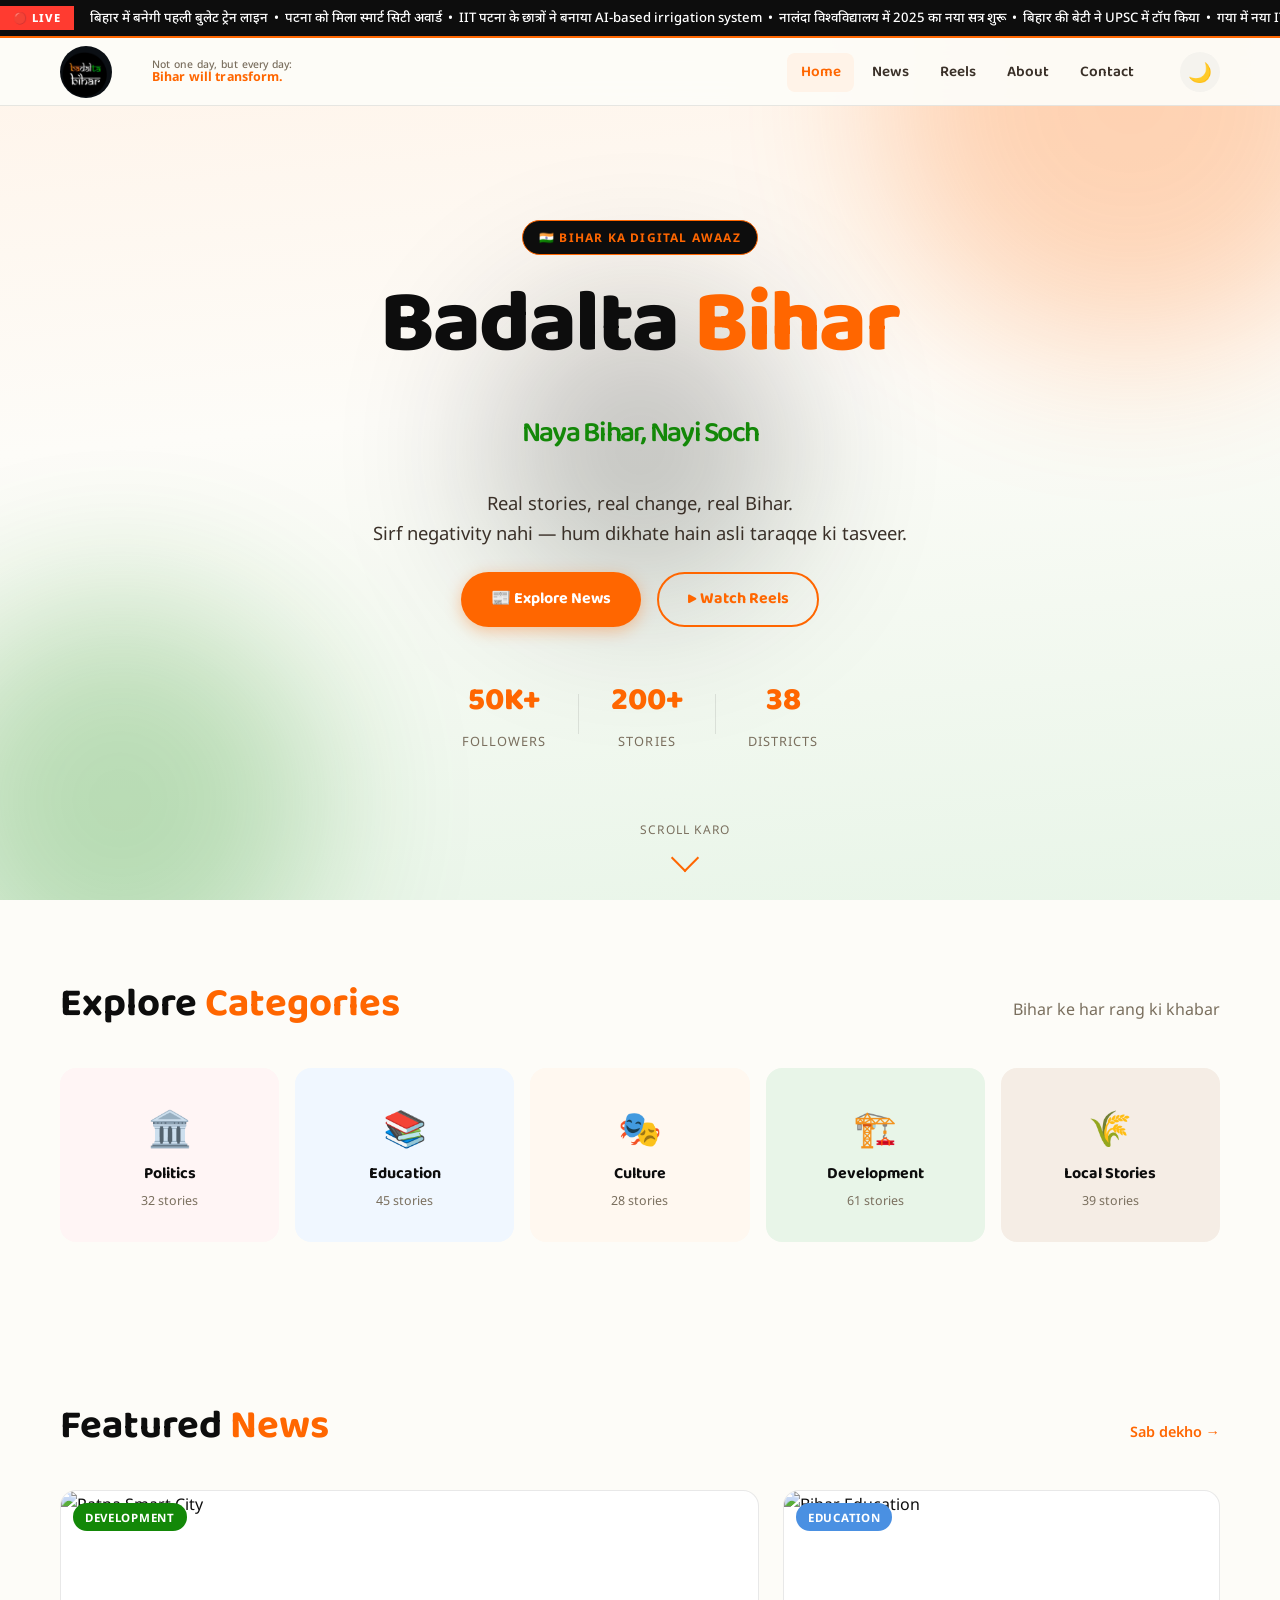
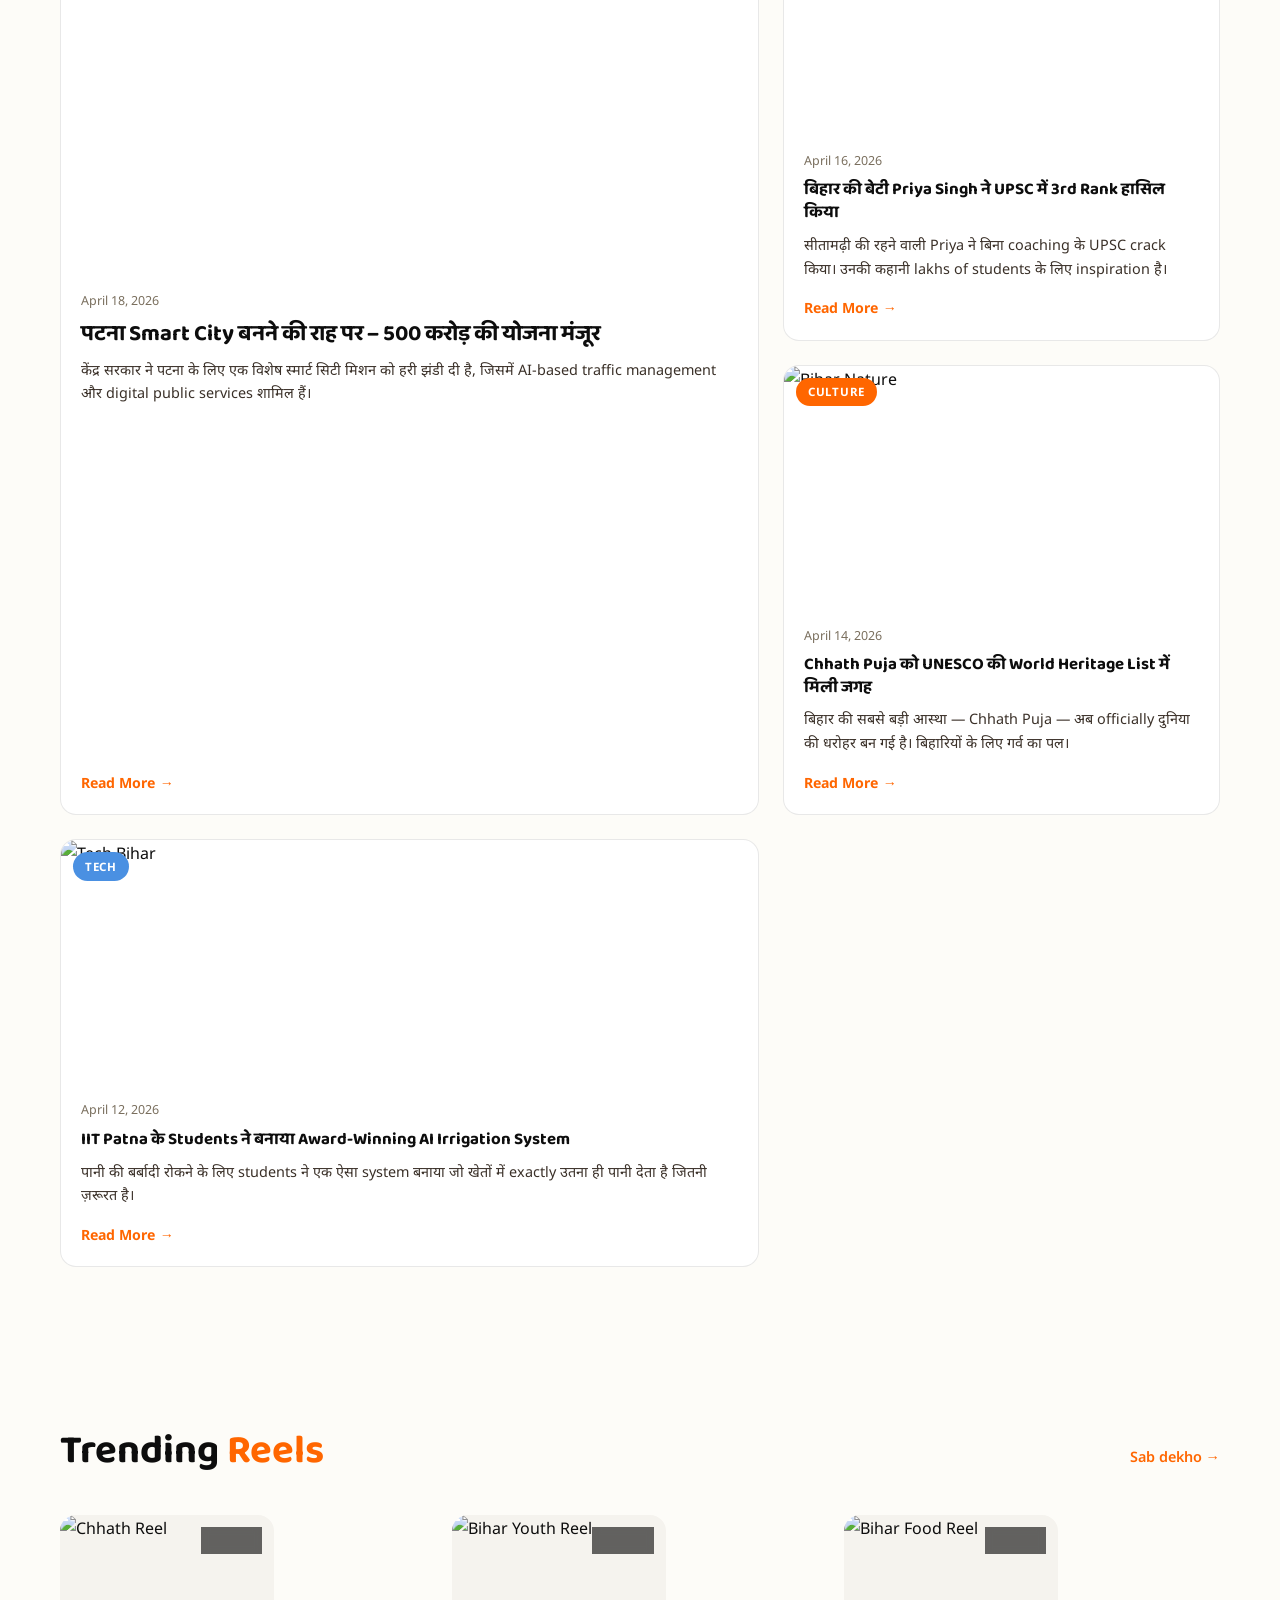
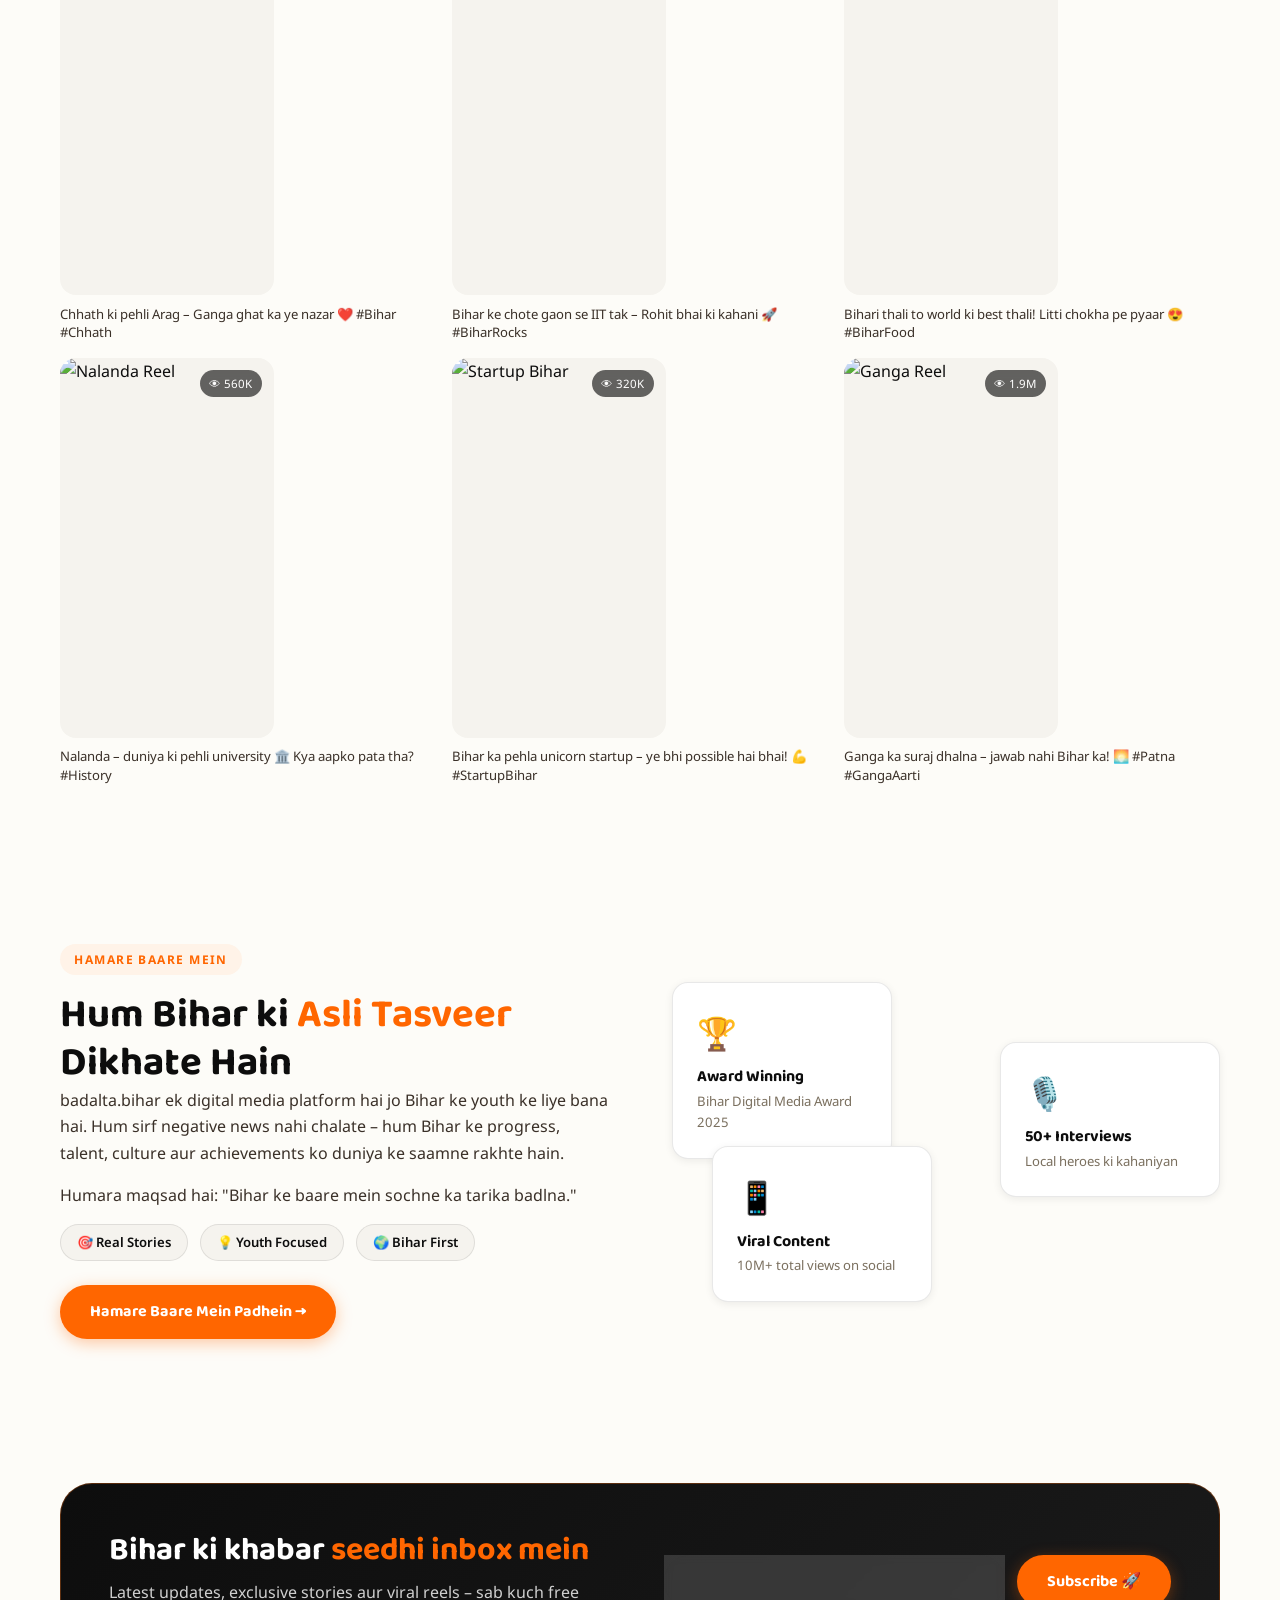
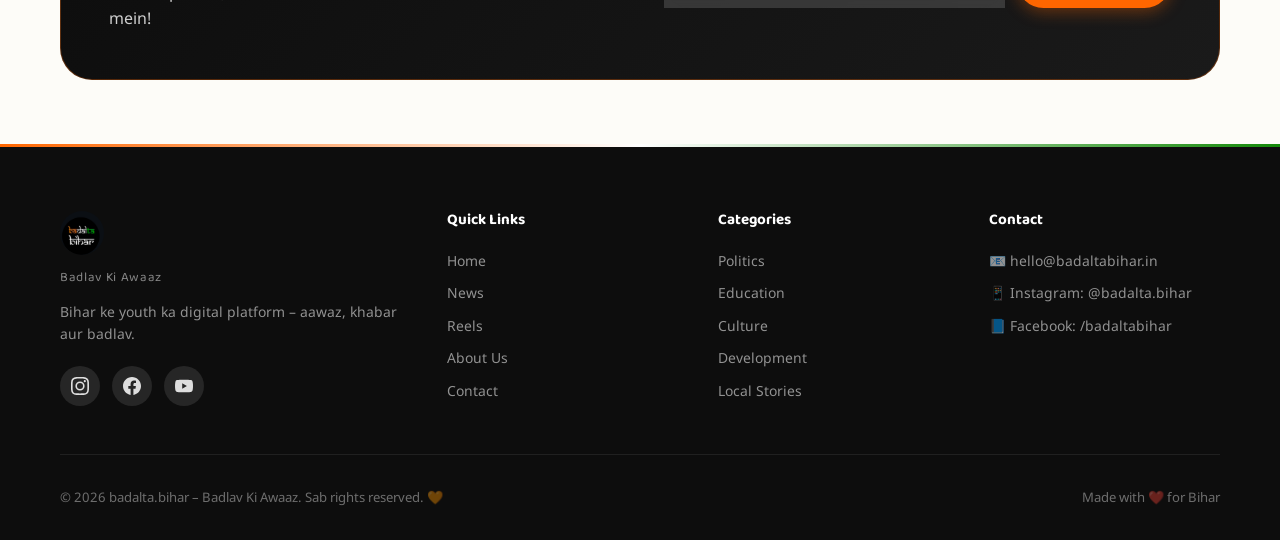
==== index.html @ aacc1989 "Add files via upload" ====
<!DOCTYPE html>
<html lang="hi" data-theme="light">
<head>
  <meta charset="UTF-8" />
  <meta name="viewport" content="width=device-width, initial-scale=1.0" />
  <meta name="description" content="Badalta Bihar – Naya Bihar, Nayi Soch. Real stories, real change, real Bihar." />
  <meta name="keywords" content="Bihar news, Bihar culture, Bihar development, badalta bihar, Bihar youth" />
  <title>badalta.bihar – Badlav Ki Awaaz</title>
  <link rel="stylesheet" href="style.css" />
  <link rel="preconnect" href="https://fonts.googleapis.com" />
  <link rel="preconnect" href="https://fonts.gstatic.com" crossorigin />
  <link href="https://fonts.googleapis.com/css2?family=Baloo+2:wght@400;500;600;700;800&family=Noto+Sans:ital,wght@0,400;0,500;0,600;1,400&display=swap" rel="stylesheet" />
</head>
<body>

  <!-- ══════════════════════════════════════ -->
  <!--  TICKER                               -->
  <!-- ══════════════════════════════════════ -->
  <div class="ticker-wrap">
    <span class="ticker-label">🔴 LIVE</span>
    <div class="ticker-track">
      <span class="ticker-content">
        बिहार में बनेगी पहली बुलेट ट्रेन लाइन &nbsp;•&nbsp;
        पटना को मिला स्मार्ट सिटी अवार्ड &nbsp;•&nbsp;
        IIT पटना के छात्रों ने बनाया AI-based irrigation system &nbsp;•&nbsp;
        नालंदा विश्वविद्यालय में 2025 का नया सत्र शुरू &nbsp;•&nbsp;
        बिहार की बेटी ने UPSC में टॉप किया &nbsp;•&nbsp;
        गया में नया IT Park का शिलान्यास &nbsp;•&nbsp;
      </span>
      <span class="ticker-content" aria-hidden="true">
        बिहार में बनेगी पहली बुलेट ट्रेन लाइन &nbsp;•&nbsp;
        पटना को मिला स्मार्ट सिटी अवार्ड &nbsp;•&nbsp;
        IIT पटना के छात्रों ने बनाया AI-based irrigation system &nbsp;•&nbsp;
        नालंदा विश्वविद्यालय में 2025 का नया सत्र शुरू &nbsp;•&nbsp;
        बिहार की बेटी ने UPSC में टॉप किया &nbsp;•&nbsp;
        गया में नया IT Park का शिलान्यास &nbsp;•&nbsp;
      </span>
    </div>
  </div>

  <!-- ══════════════════════════════════════ -->
  <!--  NAVBAR                               -->
  <!-- ══════════════════════════════════════ -->
  <nav class="navbar" id="navbar">
    <div class="nav-inner">
      <a href="index.html" class="logo logo-with-img">
        <img src="[data-uri]" alt="badalta.bihar logo" class="logo-img" />
      </a>
      <div class="nav-tagline">
        <span class="nt-line1">Not one day, but every day:</span>
        <span class="nt-line2">Bihar will transform.</span>
      </div>

      <ul class="nav-links" id="navLinks">
        <li><a href="index.html" class="active">Home</a></li>
        <li><a href="news.html">News</a></li>
        <li><a href="reels.html">Reels</a></li>
        <li><a href="about.html">About</a></li>
        <li><a href="contact.html">Contact</a></li>
      </ul>

      <div class="nav-actions">
        <button class="theme-toggle" id="themeToggle" title="Toggle Dark Mode">🌙</button>
        <button class="hamburger" id="hamburger" aria-label="Menu">
          <span></span><span></span><span></span>
        </button>
      </div>
    </div>
  </nav>

  <!-- ══════════════════════════════════════ -->
  <!--  HERO                                 -->
  <!-- ══════════════════════════════════════ -->
  <section class="hero" id="home">
    <div class="hero-bg-art">
      <div class="blob blob-1"></div>
      <div class="blob blob-2"></div>
      <div class="blob blob-3"></div>
    </div>
    <div class="hero-inner">
      <div class="hero-badge">🇮🇳 Bihar Ka Digital Awaaz</div>
      <h1 class="hero-title">
        <span class="hero-word" style="--d:0">Badalta</span>
        <span class="hero-word accent" style="--d:1">Bihar</span>
        <br />
        <span class="hero-sub-line" style="--d:2">Naya Bihar, Nayi Soch</span>
      </h1>
      <p class="hero-desc" style="--d:3">
        Real stories, real change, real Bihar.<br />
        Sirf negativity nahi — hum dikhate hain asli taraqqe ki tasveer.
      </p>
      <div class="hero-cta" style="--d:4">
        <a href="news.html" class="btn btn-primary">📰 Explore News</a>
        <a href="reels.html" class="btn btn-ghost">▶ Watch Reels</a>
      </div>
      <div class="hero-stats" style="--d:5">
        <div class="stat"><strong>50K+</strong><span>Followers</span></div>
        <div class="stat-divider"></div>
        <div class="stat"><strong>200+</strong><span>Stories</span></div>
        <div class="stat-divider"></div>
        <div class="stat"><strong>38</strong><span>Districts</span></div>
      </div>
    </div>
    <div class="hero-scroll-hint">
      <span>Scroll karo</span>
      <div class="scroll-arrow"></div>
    </div>
  </section>

  <!-- ══════════════════════════════════════ -->
  <!--  CATEGORIES                           -->
  <!-- ══════════════════════════════════════ -->
  <section class="categories section-gap">
    <div class="container">
      <div class="section-header">
        <h2 class="section-title">Explore <span class="accent">Categories</span></h2>
        <p class="section-sub">Bihar ke har rang ki khabar</p>
      </div>
      <div class="cat-grid">
        <a href="news.html?cat=politics" class="cat-card cat-politics">
          <div class="cat-icon">🏛️</div>
          <h3>Politics</h3>
          <span>32 stories</span>
        </a>
        <a href="news.html?cat=education" class="cat-card cat-education">
          <div class="cat-icon">📚</div>
          <h3>Education</h3>
          <span>45 stories</span>
        </a>
        <a href="news.html?cat=culture" class="cat-card cat-culture">
          <div class="cat-icon">🎭</div>
          <h3>Culture</h3>
          <span>28 stories</span>
        </a>
        <a href="news.html?cat=development" class="cat-card cat-development">
          <div class="cat-icon">🏗️</div>
          <h3>Development</h3>
          <span>61 stories</span>
        </a>
        <a href="news.html?cat=local" class="cat-card cat-local">
          <div class="cat-icon">🌾</div>
          <h3>Local Stories</h3>
          <span>39 stories</span>
        </a>
      </div>
    </div>
  </section>

  <!-- ══════════════════════════════════════ -->
  <!--  FEATURED NEWS                        -->
  <!-- ══════════════════════════════════════ -->
  <section class="featured-news section-gap" id="news">
    <div class="container">
      <div class="section-header">
        <h2 class="section-title">Featured <span class="accent">News</span></h2>
        <a href="news.html" class="see-all">Sab dekho →</a>
      </div>
      <div class="news-grid">

        <article class="news-card news-card--featured">
          <div class="news-img">
            <img src="https://images.unsplash.com/photo-1587474260584-136574528ed5?w=800&q=80" alt="Patna Smart City" loading="lazy" />
            <span class="news-tag tag-development">Development</span>
          </div>
          <div class="news-body">
            <time class="news-date">April 18, 2026</time>
            <h3 class="news-title">पटना Smart City बनने की राह पर – 500 करोड़ की योजना मंजूर</h3>
            <p class="news-excerpt">केंद्र सरकार ने पटना के लिए एक विशेष स्मार्ट सिटी मिशन को हरी झंडी दी है, जिसमें AI-based traffic management और digital public services शामिल हैं।</p>
            <a href="news.html" class="news-read-more">Read More <span>→</span></a>
          </div>
        </article>

        <article class="news-card">
          <div class="news-img">
            <img src="https://images.unsplash.com/photo-1524178232363-1fb2b075b655?w=600&q=80" alt="Bihar Education" loading="lazy" />
            <span class="news-tag tag-education">Education</span>
          </div>
          <div class="news-body">
            <time class="news-date">April 16, 2026</time>
            <h3 class="news-title">बिहार की बेटी Priya Singh ने UPSC में 3rd Rank हासिल किया</h3>
            <p class="news-excerpt">सीतामढ़ी की रहने वाली Priya ने बिना coaching के UPSC crack किया। उनकी कहानी lakhs of students के लिए inspiration है।</p>
            <a href="news.html" class="news-read-more">Read More <span>→</span></a>
          </div>
        </article>

        <article class="news-card">
          <div class="news-img">
            <img src="https://images.unsplash.com/photo-1504711434969-e33886168f5c?w=600&q=80" alt="Bihar Nature" loading="lazy" />
            <span class="news-tag tag-culture">Culture</span>
          </div>
          <div class="news-body">
            <time class="news-date">April 14, 2026</time>
            <h3 class="news-title">Chhath Puja को UNESCO की World Heritage List में मिली जगह</h3>
            <p class="news-excerpt">बिहार की सबसे बड़ी आस्था — Chhath Puja — अब officially दुनिया की धरोहर बन गई है। बिहारियों के लिए गर्व का पल।</p>
            <a href="news.html" class="news-read-more">Read More <span>→</span></a>
          </div>
        </article>

        <article class="news-card">
          <div class="news-img">
            <img src="https://images.unsplash.com/photo-1581091226825-a6a2a5aee158?w=600&q=80" alt="Tech Bihar" loading="lazy" />
            <span class="news-tag tag-education">Tech</span>
          </div>
          <div class="news-body">
            <time class="news-date">April 12, 2026</time>
            <h3 class="news-title">IIT Patna के Students ने बनाया Award-Winning AI Irrigation System</h3>
            <p class="news-excerpt">पानी की बर्बादी रोकने के लिए students ने एक ऐसा system बनाया जो खेतों में exactly उतना ही पानी देता है जितनी ज़रूरत है।</p>
            <a href="news.html" class="news-read-more">Read More <span>→</span></a>
          </div>
        </article>

      </div>
    </div>
  </section>

  <!-- ══════════════════════════════════════ -->
  <!--  TRENDING REELS                       -->
  <!-- ══════════════════════════════════════ -->
  <section class="reels-section section-gap" id="reels">
    <div class="container">
      <div class="section-header">
        <h2 class="section-title">Trending <span class="accent">Reels</span></h2>
        <a href="reels.html" class="see-all">Sab dekho →</a>
      </div>
      <div class="reels-grid">
        <div class="reel-card" data-video="1">
          <div class="reel-thumb">
            <img src="https://images.unsplash.com/photo-1504711434969-e33886168f5c?w=400&q=80" alt="Chhath Reel" loading="lazy" />
            <div class="reel-overlay">
              <div class="play-btn">▶</div>
            </div>
            <div class="reel-views">👁 2.1M</div>
          </div>
          <p class="reel-caption">Chhath ki pehli Arag – Ganga ghat ka ye nazar ❤️ #Bihar #Chhath</p>
        </div>
        <div class="reel-card" data-video="2">
          <div class="reel-thumb">
            <img src="https://images.unsplash.com/photo-1486312338219-ce68d2c6f44d?w=400&q=80" alt="Bihar Youth Reel" loading="lazy" />
            <div class="reel-overlay">
              <div class="play-btn">▶</div>
            </div>
            <div class="reel-views">👁 870K</div>
          </div>
          <p class="reel-caption">Bihar ke chote gaon se IIT tak – Rohit bhai ki kahani 🚀 #BiharRocks</p>
        </div>
        <div class="reel-card" data-video="3">
          <div class="reel-thumb">
            <img src="https://images.unsplash.com/photo-1542744094-24638eff58bb?w=400&q=80" alt="Bihar Food Reel" loading="lazy" />
            <div class="reel-overlay">
              <div class="play-btn">▶</div>
            </div>
            <div class="reel-views">👁 1.4M</div>
          </div>
          <p class="reel-caption">Bihari thali to world ki best thali! Litti chokha pe pyaar 😍 #BiharFood</p>
        </div>
        <div class="reel-card" data-video="4">
          <div class="reel-thumb">
            <img src="https://images.unsplash.com/photo-1558618666-fcd25c85cd64?w=400&q=80" alt="Nalanda Reel" loading="lazy" />
            <div class="reel-overlay">
              <div class="play-btn">▶</div>
            </div>
            <div class="reel-views">👁 560K</div>
          </div>
          <p class="reel-caption">Nalanda – duniya ki pehli university 🏛️ Kya aapko pata tha? #History</p>
        </div>
        <div class="reel-card" data-video="5">
          <div class="reel-thumb">
            <img src="https://images.unsplash.com/photo-1519389950473-47ba0277781c?w=400&q=80" alt="Startup Bihar" loading="lazy" />
            <div class="reel-overlay">
              <div class="play-btn">▶</div>
            </div>
            <div class="reel-views">👁 320K</div>
          </div>
          <p class="reel-caption">Bihar ka pehla unicorn startup – ye bhi possible hai bhai! 💪 #StartupBihar</p>
        </div>
        <div class="reel-card" data-video="6">
          <div class="reel-thumb">
            <img src="https://images.unsplash.com/photo-1500534314209-a25ddb2bd429?w=400&q=80" alt="Ganga Reel" loading="lazy" />
            <div class="reel-overlay">
              <div class="play-btn">▶</div>
            </div>
            <div class="reel-views">👁 1.9M</div>
          </div>
          <p class="reel-caption">Ganga ka suraj dhalna – jawab nahi Bihar ka! 🌅 #Patna #GangaAarti</p>
        </div>
      </div>
    </div>
  </section>

  <!-- ══════════════════════════════════════ -->
  <!--  ABOUT PREVIEW                        -->
  <!-- ══════════════════════════════════════ -->
  <section class="about-preview section-gap">
    <div class="container">
      <div class="about-grid">
        <div class="about-text">
          <div class="section-badge">Hamare Baare Mein</div>
          <h2 class="section-title">Hum Bihar ki <span class="accent">Asli Tasveer</span> Dikhate Hain</h2>
          <p>badalta.bihar ek digital media platform hai jo Bihar ke youth ke liye bana hai. Hum sirf negative news nahi chalate – hum Bihar ke progress, talent, culture aur achievements ko duniya ke saamne rakhte hain.</p>
          <p>Humara maqsad hai: "Bihar ke baare mein sochne ka tarika badlna."</p>
          <div class="about-pills">
            <span>🎯 Real Stories</span>
            <span>💡 Youth Focused</span>
            <span>🌍 Bihar First</span>
          </div>
          <a href="about.html" class="btn btn-primary" style="margin-top:1.5rem">Hamare Baare Mein Padhein →</a>
        </div>
        <div class="about-visual">
          <div class="about-card-stack">
            <div class="acard acard-1">
              <div class="acard-icon">🏆</div>
              <h4>Award Winning</h4>
              <p>Bihar Digital Media Award 2025</p>
            </div>
            <div class="acard acard-2">
              <div class="acard-icon">🎙️</div>
              <h4>50+ Interviews</h4>
              <p>Local heroes ki kahaniyan</p>
            </div>
            <div class="acard acard-3">
              <div class="acard-icon">📱</div>
              <h4>Viral Content</h4>
              <p>10M+ total views on social</p>
            </div>
          </div>
        </div>
      </div>
    </div>
  </section>

  <!-- ══════════════════════════════════════ -->
  <!--  NEWSLETTER                           -->
  <!-- ══════════════════════════════════════ -->
  <section class="newsletter-section section-gap">
    <div class="container">
      <div class="newsletter-box">
        <div class="nl-text">
          <h2>Bihar ki khabar <span class="accent">seedhi inbox mein</span></h2>
          <p>Latest updates, exclusive stories aur viral reels – sab kuch free mein!</p>
        </div>
        <form class="nl-form" id="nlForm">
          <input type="email" placeholder="apna email daalo..." required />
          <button type="submit" class="btn btn-primary">Subscribe 🚀</button>
        </form>
      </div>
    </div>
  </section>

  <!-- ══════════════════════════════════════ -->
  <!--  FOOTER                               -->
  <!-- ══════════════════════════════════════ -->
  <footer class="footer">
    <div class="container">
      <div class="footer-grid">
        <div class="footer-brand">
          <a href="index.html" class="logo logo-footer logo-with-img">
            <img src="[data-uri]" alt="badalta.bihar" class="logo-img logo-img-sm" />
          </a>
          <p class="footer-tagline">Badlav Ki Awaaz</p>
          <p class="footer-desc">Bihar ke youth ka digital platform – aawaz, khabar aur badlav.</p>
          <div class="social-links">
            <a href="#" class="social-btn" title="Instagram">
              <svg width="20" height="20" fill="currentColor" viewBox="0 0 24 24"><path d="M12 2.163c3.204 0 3.584.012 4.85.07 3.252.148 4.771 1.691 4.919 4.919.058 1.265.069 1.645.069 4.849 0 3.205-.012 3.584-.069 4.849-.149 3.225-1.664 4.771-4.919 4.919-1.266.058-1.644.07-4.85.07-3.204 0-3.584-.012-4.849-.07-3.26-.149-4.771-1.699-4.919-4.92-.058-1.265-.07-1.644-.07-4.849 0-3.204.013-3.583.07-4.849.149-3.227 1.664-4.771 4.919-4.919 1.266-.057 1.645-.069 4.849-.069zM12 0C8.741 0 8.333.014 7.053.072 2.695.272.273 2.69.073 7.052.014 8.333 0 8.741 0 12c0 3.259.014 3.668.072 4.948.2 4.358 2.618 6.78 6.98 6.98C8.333 23.986 8.741 24 12 24c3.259 0 3.668-.014 4.948-.072 4.354-.2 6.782-2.618 6.979-6.98.059-1.28.073-1.689.073-4.948 0-3.259-.014-3.667-.072-4.947-.196-4.354-2.617-6.78-6.979-6.98C15.668.014 15.259 0 12 0zm0 5.838a6.162 6.162 0 100 12.324 6.162 6.162 0 000-12.324zM12 16a4 4 0 110-8 4 4 0 010 8zm6.406-11.845a1.44 1.44 0 100 2.881 1.44 1.44 0 000-2.881z"/></svg>
            </a>
            <a href="#" class="social-btn" title="Facebook">
              <svg width="20" height="20" fill="currentColor" viewBox="0 0 24 24"><path d="M24 12.073c0-6.627-5.373-12-12-12s-12 5.373-12 12c0 5.99 4.388 10.954 10.125 11.854v-8.385H7.078v-3.47h3.047V9.43c0-3.007 1.792-4.669 4.533-4.669 1.312 0 2.686.235 2.686.235v2.953H15.83c-1.491 0-1.956.925-1.956 1.874v2.25h3.328l-.532 3.47h-2.796v8.385C19.612 23.027 24 18.062 24 12.073z"/></svg>
            </a>
            <a href="#" class="social-btn" title="YouTube">
              <svg width="20" height="20" fill="currentColor" viewBox="0 0 24 24"><path d="M23.495 6.205a3.007 3.007 0 00-2.088-2.088c-1.87-.501-9.396-.501-9.396-.501s-7.507-.01-9.396.501A3.007 3.007 0 00.527 6.205a31.247 31.247 0 00-.522 5.805 31.247 31.247 0 00.522 5.783 3.007 3.007 0 002.088 2.088c1.868.502 9.396.502 9.396.502s7.506 0 9.396-.502a3.007 3.007 0 002.088-2.088 31.247 31.247 0 00.5-5.783 31.247 31.247 0 00-.5-5.805zM9.609 15.601V8.408l6.264 3.602z"/></svg>
            </a>
          </div>
        </div>

        <div class="footer-col">
          <h4>Quick Links</h4>
          <ul>
            <li><a href="index.html">Home</a></li>
            <li><a href="news.html">News</a></li>
            <li><a href="reels.html">Reels</a></li>
            <li><a href="about.html">About Us</a></li>
            <li><a href="contact.html">Contact</a></li>
          </ul>
        </div>

        <div class="footer-col">
          <h4>Categories</h4>
          <ul>
            <li><a href="#">Politics</a></li>
            <li><a href="#">Education</a></li>
            <li><a href="#">Culture</a></li>
            <li><a href="#">Development</a></li>
            <li><a href="#">Local Stories</a></li>
          </ul>
        </div>

        <div class="footer-col">
          <h4>Contact</h4>
          <ul>
            <li>📧 hello@badaltabihar.in</li>
            <li>📱 Instagram: @badalta.bihar</li>
            <li>📘 Facebook: /badaltabihar</li>
          </ul>
        </div>
      </div>

      <div class="footer-bottom">
        <p>© 2026 badalta.bihar – Badlav Ki Awaaz. Sab rights reserved. 🧡</p>
        <p>Made with ❤️ for Bihar</p>
      </div>
    </div>
  </footer>

  <!-- VIDEO MODAL -->
  <div class="video-modal" id="videoModal">
    <div class="modal-overlay" id="modalOverlay"></div>
    <div class="modal-content">
      <button class="modal-close" id="modalClose">✕</button>
      <div class="modal-video-placeholder">
        <div class="play-pulse">▶</div>
        <p id="modalCaption">Reel Caption</p>
      </div>
    </div>
  </div>

  <script src="script.js"></script>
</body>
</html>
---- style.css ----
/* ═══════════════════════════════════════════════════════ */
/*  badalta.bihar – style.css                             */
/*  Design: Bihar saffron/green editorial with bold type  */
/* ═══════════════════════════════════════════════════════ */

/* ── DESIGN TOKENS ──────────────────────────────────── */
:root {
  /* ── Logo-matched palette: Saffron | White | Green | Black ── */
  --saffron:       #FF6600;
  --saffron-light: #FF8C2A;
  --saffron-pale:  #FFF3E8;
  --green:         #138808;
  --green-light:   #1DAD0A;
  --green-pale:    #E8F5E8;
  --logo-black:    #0D0D0D;
  --white:         #FFFFFF;
  --earth:         #8B5E3C;
  --earth-pale:    #F5EDE5;
  /* Light theme: clean off-white background */
  --bg:            #FDFCF8;
  --surface:       #FFFFFF;
  --surface-2:     #F5F3EE;
  --text-1:        #0D0D0D;
  --text-2:        #3A3028;
  --text-3:        #7A6F5E;
  --border:        rgba(0,0,0,0.09);
  --shadow-sm:     0 2px 8px rgba(0,0,0,0.07);
  --shadow-md:     0 6px 24px rgba(255,102,0,0.10);
  --shadow-lg:     0 16px 48px rgba(0,0,0,0.15);
  --radius-sm:     8px;
  --radius-md:     16px;
  --radius-lg:     24px;
  --radius-xl:     32px;
  --ticker-h:      38px;
  --nav-h:         68px;
  --font-display:  'Baloo 2', cursive;
  --font-body:     'Noto Sans', sans-serif;
  --transition:    0.25s cubic-bezier(0.4,0,0.2,1);
}

[data-theme="dark"] {
  /* Logo-matched dark: pure black like logo bg, saffron+green glow */
  --bg:        #0A0A0A;
  --surface:   #141414;
  --surface-2: #1E1E1E;
  --text-1:    #F8F6F2;
  --text-2:    #C8BFB0;
  --text-3:    #7A7060;
  --border:    rgba(255,255,255,0.08);
  --shadow-sm: 0 2px 8px rgba(0,0,0,0.5);
  --shadow-md: 0 6px 24px rgba(255,102,0,0.15);
  --shadow-lg: 0 16px 48px rgba(0,0,0,0.7);
  --saffron-pale: #2A1200;
  --green-pale:   #0A1F0A;
  --earth-pale:   #1A0F07;
}

/* ── RESET ──────────────────────────────────────────── */
*, *::before, *::after { box-sizing: border-box; margin: 0; padding: 0; }
html { scroll-behavior: smooth; font-size: 16px; }
body {
  font-family: var(--font-body);
  background: var(--bg);
  color: var(--text-1);
  line-height: 1.65;
  transition: background var(--transition), color var(--transition);
  overflow-x: hidden;
}
img { max-width: 100%; display: block; object-fit: cover; }
a { text-decoration: none; color: inherit; }
ul { list-style: none; }
button { cursor: pointer; border: none; background: none; font-family: inherit; }
input, textarea { font-family: inherit; }

/* ── TYPOGRAPHY ──────────────────────────────────────── */
h1,h2,h3,h4 { font-family: var(--font-display); font-weight: 700; line-height: 1.2; }
.accent { color: var(--saffron); }

/* ── UTILITIES ───────────────────────────────────────── */
.container { width: 100%; max-width: 1200px; margin: 0 auto; padding: 0 1.25rem; }
.section-gap { padding: 5rem 0; }
.section-header { display: flex; align-items: baseline; justify-content: space-between; margin-bottom: 2.5rem; flex-wrap: wrap; gap: 0.5rem; }
.section-title { font-size: clamp(1.8rem, 4vw, 2.5rem); font-family: var(--font-display); }
.section-sub { color: var(--text-3); margin-top: 0.25rem; font-size: 1rem; }
.section-badge { display: inline-block; background: var(--saffron-pale); color: var(--saffron); font-size: 0.75rem; font-weight: 700; letter-spacing: 0.12em; text-transform: uppercase; padding: 0.35rem 0.9rem; border-radius: 50px; margin-bottom: 1rem; }
.see-all { color: var(--saffron); font-weight: 600; font-size: 0.9rem; transition: gap var(--transition); }
.see-all:hover { text-decoration: underline; }

/* ── BUTTONS ─────────────────────────────────────────── */
.btn {
  display: inline-flex; align-items: center; gap: 0.5rem;
  font-family: var(--font-display); font-weight: 700; font-size: 1rem;
  padding: 0.75rem 1.75rem; border-radius: 50px;
  transition: all var(--transition); cursor: pointer; border: 2px solid transparent;
}
.btn-primary {
  background: var(--saffron); color: #fff;
  box-shadow: 0 4px 16px rgba(255,102,0,0.35);
}
.btn-primary:hover { background: var(--saffron-light); transform: translateY(-2px); box-shadow: 0 8px 24px rgba(255,102,0,0.45); }
.btn-ghost {
  background: transparent; color: var(--saffron);
  border-color: var(--saffron);
}
.btn-ghost:hover { background: var(--saffron); color: #fff; }
.btn-sm { font-size: 0.85rem; padding: 0.5rem 1.1rem; }
.btn-full { width: 100%; justify-content: center; }

/* ── TICKER ──────────────────────────────────────────── */
.ticker-wrap {
  position: fixed; top: 0; left: 0; right: 0; z-index: 1000;
  background: var(--logo-black); color: #fff; border-bottom: 2px solid var(--saffron);
  height: var(--ticker-h); display: flex; align-items: center;
  overflow: hidden;
}
.ticker-label {
  flex-shrink: 0; background: #FF3B30; font-size: 0.7rem; font-weight: 800;
  letter-spacing: 0.1em; padding: 0.2rem 0.8rem; margin-right: 1rem;
  animation: pulse-label 2s infinite;
}
@keyframes pulse-label { 0%,100%{opacity:1} 50%{opacity:.6} }
.ticker-track { flex: 1; overflow: hidden; display: flex; }
.ticker-content {
  white-space: nowrap; font-size: 0.82rem; font-weight: 500;
  animation: ticker-scroll 35s linear infinite;
  padding-right: 2rem;
}
@keyframes ticker-scroll { 0%{transform:translateX(0)} 100%{transform:translateX(-100%)} }

/* ── NAVBAR ──────────────────────────────────────────── */
.navbar {
  position: fixed; top: var(--ticker-h); left: 0; right: 0; z-index: 999;
  background: rgba(253,252,248,0.95); backdrop-filter: blur(14px); border-bottom: 1.5px solid rgba(255,102,0,0.12);
  border-bottom: 1px solid var(--border); height: var(--nav-h);
  transition: all var(--transition);
}
[data-theme="dark"] .navbar { background: rgba(10,10,10,0.96); border-bottom: 1.5px solid rgba(255,102,0,0.2); }
.navbar.scrolled { box-shadow: var(--shadow-md); }
.nav-inner {
  max-width: 1200px; margin: 0 auto; padding: 0 1.25rem;
  height: 100%; display: flex; align-items: center; gap: 2rem;
}
.logo {
  display: flex; flex-direction: column; line-height: 1;
  font-family: var(--font-display);
}
.logo-dot { color: var(--saffron); font-size: 1.3rem; font-weight: 800; }
.logo-main { color: var(--green); font-size: 1.3rem; font-weight: 800; }
.logo-footer .logo-dot, .logo-footer .logo-main { font-size: 1.5rem; }
.tagline-nav { color: var(--text-3); font-size: 0.6rem; font-weight: 500; letter-spacing: 0.05em; margin-top: 1px; }
.nav-links { display: flex; gap: 0.25rem; margin-left: auto; }
.nav-links a {
  font-family: var(--font-display); font-weight: 600; font-size: 0.95rem;
  color: var(--text-2); padding: 0.45rem 0.85rem; border-radius: var(--radius-sm);
  transition: all var(--transition);
}
.nav-links a:hover, .nav-links a.active {
  color: var(--saffron); background: var(--saffron-pale);
}
.nav-actions { display: flex; align-items: center; gap: 0.75rem; }
.theme-toggle {
  font-size: 1.2rem; padding: 0.4rem; border-radius: 50%;
  transition: all var(--transition); background: var(--surface-2);
  width: 40px; height: 40px; display: grid; place-items: center;
}
.theme-toggle:hover { background: var(--saffron-pale); }
.hamburger { display: none; flex-direction: column; gap: 5px; padding: 0.5rem; }
.hamburger span { width: 22px; height: 2px; background: var(--text-1); border-radius: 2px; transition: all var(--transition); display: block; }

/* ── HERO ─────────────────────────────────────────────── */
.hero {
  min-height: 100vh; display: flex; flex-direction: column;
  justify-content: center; align-items: center;
  padding-top: calc(var(--ticker-h) + var(--nav-h) + 2rem);
  padding-bottom: 4rem;
  position: relative; overflow: hidden;
  text-align: center;
  background: linear-gradient(175deg, #FFF3E8 0%, #FDFCF8 45%, #E8F5E8 100%);
}
.hero-bg-art { position: absolute; inset: 0; pointer-events: none; }
.blob {
  position: absolute; border-radius: 50%; filter: blur(80px); opacity: 0.25;
  animation: blob-float 12s ease-in-out infinite;
}
.blob-1 { width: 500px; height: 500px; background: var(--saffron); top: -150px; right: -100px; animation-delay: 0s; }
.blob-2 { width: 400px; height: 400px; background: var(--green); bottom: -100px; left: -80px; animation-delay: -4s; }
.blob-3 { width: 300px; height: 300px; background: #1a1a1a; top: 50%; left: 50%; transform: translate(-50%,-50%); animation-delay: -8s; }
@keyframes blob-float { 0%,100%{transform:translate(0,0) scale(1)} 33%{transform:translate(30px,-30px) scale(1.05)} 66%{transform:translate(-20px,20px) scale(0.95)} }
.hero-inner { position: relative; z-index: 2; max-width: 800px; padding: 0 1.25rem; }
.hero-badge {
  display: inline-block; background: var(--logo-black); color: var(--saffron); border: 1px solid var(--saffron);
  font-size: 0.75rem; font-weight: 700; letter-spacing: 0.1em; text-transform: uppercase;
  padding: 0.4rem 1rem; border-radius: 50px; margin-bottom: 1.5rem;
  animation: fadeUp 0.6s ease calc(var(--d,0)*0.12s) both;
}
.hero-title {
  font-size: clamp(2.5rem, 8vw, 5.5rem);
  font-family: var(--font-display); font-weight: 800;
  line-height: 1.05; margin-bottom: 0.5rem; letter-spacing: -0.02em;
}
.hero-word { display: inline-block; animation: fadeUp 0.6s ease calc(var(--d,0)*0.15s) both; }
.hero-sub-line { font-size: clamp(1.2rem, 3vw, 1.8rem); color: var(--green); font-weight: 600; animation: fadeUp 0.6s ease calc(var(--d,0)*0.15s) both; }
.hero-desc {
  font-size: clamp(1rem, 2vw, 1.15rem); color: var(--text-2); margin: 1.5rem auto;
  max-width: 550px; animation: fadeUp 0.6s ease calc(var(--d,0)*0.15s) both;
}
.hero-cta { display: flex; gap: 1rem; justify-content: center; flex-wrap: wrap; animation: fadeUp 0.6s ease calc(var(--d,0)*0.15s) both; }
.hero-stats {
  display: flex; align-items: center; gap: 2rem; justify-content: center;
  margin-top: 3rem; animation: fadeUp 0.6s ease calc(var(--d,0)*0.15s) both;
}
.stat { text-align: center; }
.stat strong { display: block; font-size: 2rem; font-family: var(--font-display); color: var(--saffron); font-weight: 800; }
.stat span { font-size: 0.8rem; color: var(--text-3); text-transform: uppercase; letter-spacing: 0.08em; }
.stat-divider { width: 1px; height: 40px; background: var(--border); }
.hero-scroll-hint {
  position: absolute; bottom: 2rem; left: 50%; transform: translateX(-50%);
  display: flex; flex-direction: column; align-items: center; gap: 0.5rem;
  color: var(--text-3); font-size: 0.75rem; letter-spacing: 0.1em; text-transform: uppercase;
  animation: fadeUp 1s ease 1s both;
}
.scroll-arrow {
  width: 20px; height: 20px; border-right: 2px solid var(--saffron); border-bottom: 2px solid var(--saffron);
  transform: rotate(45deg); animation: scroll-bounce 1.5s ease-in-out infinite;
}
@keyframes scroll-bounce { 0%,100%{transform:rotate(45deg) translateY(0)} 50%{transform:rotate(45deg) translateY(6px)} }
@keyframes fadeUp { from{opacity:0;transform:translateY(24px)} to{opacity:1;transform:translateY(0)} }

/* ── CATEGORIES ──────────────────────────────────────── */
.cat-grid { display: grid; grid-template-columns: repeat(5,1fr); gap: 1rem; }
.cat-card {
  display: flex; flex-direction: column; align-items: center; gap: 0.5rem;
  padding: 1.75rem 1rem; border-radius: var(--radius-md); text-align: center;
  transition: all var(--transition); cursor: pointer; border: 2px solid transparent;
}
.cat-card:hover { transform: translateY(-6px); box-shadow: var(--shadow-md); }
.cat-icon { font-size: 2.2rem; }
.cat-card h3 { font-family: var(--font-display); font-weight: 700; font-size: 1rem; }
.cat-card span { font-size: 0.78rem; color: var(--text-3); }
.cat-politics  { background: #FFF5F5; } .cat-politics:hover  { border-color: #FF6B6B; }
.cat-education { background: #F0F7FF; } .cat-education:hover { border-color: #4A90E2; }
.cat-culture   { background: #FFF8F0; } .cat-culture:hover   { border-color: var(--saffron); }
.cat-development { background: var(--green-pale); } .cat-development:hover { border-color: var(--green); }
.cat-local     { background: var(--earth-pale); } .cat-local:hover     { border-color: var(--earth); }
[data-theme="dark"] .cat-politics  { background: #1A0505; }
[data-theme="dark"] .cat-education { background: #05100A; }
[data-theme="dark"] .cat-culture   { background: #1A0A00; }
[data-theme="dark"] .cat-development { background: var(--green-pale); }
[data-theme="dark"] .cat-local     { background: var(--earth-pale); }

/* ── FEATURED NEWS ───────────────────────────────────── */
.news-grid {
  display: grid;
  grid-template-columns: 1.6fr 1fr;
  grid-template-rows: auto auto;
  gap: 1.5rem;
}
.news-card--featured { grid-row: span 2; }
.news-card {
  background: var(--surface); border-radius: var(--radius-md);
  overflow: hidden; border: 1px solid var(--border);
  transition: all var(--transition); display: flex; flex-direction: column;
}
.news-card:hover { transform: translateY(-4px); box-shadow: var(--shadow-md); }
.news-img { position: relative; overflow: hidden; }
.news-img img { width: 100%; height: 240px; transition: transform 0.4s ease; }
.news-card--featured .news-img img { height: 380px; }
.news-card:hover .news-img img { transform: scale(1.05); }
.news-tag {
  position: absolute; top: 0.75rem; left: 0.75rem;
  font-size: 0.72rem; font-weight: 700; letter-spacing: 0.06em; text-transform: uppercase;
  padding: 0.3rem 0.75rem; border-radius: 50px;
}
.tag-development { background: var(--green); color: #fff; }
.tag-education   { background: #4A90E2; color: #fff; }
.tag-culture     { background: var(--saffron); color: #fff; }
.tag-politics    { background: #E53E3E; color: #fff; }
.tag-local       { background: var(--earth); color: #fff; }
.news-body { padding: 1.25rem; flex: 1; display: flex; flex-direction: column; gap: 0.5rem; }
.news-date { font-size: 0.78rem; color: var(--text-3); }
.news-title { font-family: var(--font-display); font-size: 1.05rem; font-weight: 700; line-height: 1.35; }
.news-card--featured .news-title { font-size: 1.4rem; }
.news-excerpt { font-size: 0.9rem; color: var(--text-2); flex: 1; }
.news-read-more {
  display: inline-flex; align-items: center; gap: 0.3rem; color: var(--saffron);
  font-weight: 700; font-size: 0.88rem; margin-top: auto; padding-top: 0.5rem;
  transition: gap var(--transition);
}
.news-read-more:hover { gap: 0.6rem; }

/* ── REELS ────────────────────────────────────────────── */
.reels-grid { display: grid; grid-template-columns: repeat(3,1fr); gap: 1rem; }
.reels-page-grid { display: grid; grid-template-columns: repeat(3,1fr); gap: 1.5rem; }
.reel-card { cursor: pointer; }
.reel-thumb {
  position: relative; border-radius: var(--radius-md); overflow: hidden;
  aspect-ratio: 9/16; max-height: 380px;
  background: var(--surface-2);
}
.reel-card-lg .reel-thumb { max-height: none; aspect-ratio: 9/14; }
.reel-thumb img { width: 100%; height: 100%; object-fit: cover; transition: transform 0.4s ease; }
.reel-card:hover .reel-thumb img { transform: scale(1.06); }
.reel-overlay {
  position: absolute; inset: 0; background: rgba(0,0,0,0.3);
  display: grid; place-items: center; opacity: 0; transition: opacity var(--transition);
}
.reel-card:hover .reel-overlay { opacity: 1; }
.play-btn {
  width: 56px; height: 56px; background: rgba(255,255,255,0.95); border-radius: 50%;
  display: grid; place-items: center; font-size: 1.2rem; color: var(--saffron);
  transition: transform var(--transition);
}
.play-btn:hover { transform: scale(1.1); }
.reel-views {
  position: absolute; top: 0.75rem; right: 0.75rem;
  background: rgba(0,0,0,0.6); color: #fff;
  font-size: 0.72rem; padding: 0.25rem 0.6rem; border-radius: 50px; backdrop-filter: blur(4px);
}
.reel-duration {
  position: absolute; bottom: 0.75rem; right: 0.75rem;
  background: rgba(0,0,0,0.6); color: #fff;
  font-size: 0.72rem; padding: 0.25rem 0.6rem; border-radius: 50px;
}
.reel-caption { font-size: 0.82rem; color: var(--text-2); margin-top: 0.6rem; line-height: 1.4; }

/* ── ABOUT PREVIEW ─────────────────────────────────── */
.about-grid { display: grid; grid-template-columns: 1fr 1fr; gap: 4rem; align-items: center; }
.about-text p { color: var(--text-2); margin-bottom: 1rem; }
.about-pills { display: flex; gap: 0.75rem; flex-wrap: wrap; margin-top: 1rem; }
.about-pills span {
  background: var(--surface-2); color: var(--text-1);
  font-size: 0.82rem; font-weight: 600; padding: 0.4rem 1rem; border-radius: 50px;
  border: 1px solid var(--border);
}
.about-card-stack { position: relative; height: 320px; }
.acard {
  position: absolute; background: var(--surface); border-radius: var(--radius-md);
  padding: 1.5rem; border: 1px solid var(--border); box-shadow: var(--shadow-sm);
  width: 220px; transition: transform var(--transition);
}
.acard:hover { transform: translateY(-4px) scale(1.02); }
.acard-icon { font-size: 2rem; margin-bottom: 0.5rem; }
.acard h4 { font-family: var(--font-display); font-size: 1rem; font-weight: 700; }
.acard p { font-size: 0.82rem; color: var(--text-3); margin-top: 0.25rem; }
.acard-1 { top: 0; left: 0; transform: rotate(-3deg); }
.acard-2 { top: 60px; right: 0; transform: rotate(2deg); }
.acard-3 { bottom: 0; left: 40px; transform: rotate(-1deg); }

/* ── NEWSLETTER ──────────────────────────────────────── */
.newsletter-section { padding: 4rem 0; }
.newsletter-box {
  background: linear-gradient(135deg, #0D0D0D 0%, #1a1a1a 100%); border: 1px solid rgba(255,102,0,0.3);
  border-radius: var(--radius-xl); padding: 3rem; color: #fff;
  display: flex; align-items: center; gap: 3rem; flex-wrap: wrap;
}
.nl-text { flex: 1; }
.nl-text h2 { font-family: var(--font-display); font-size: clamp(1.4rem,3vw,2rem); font-weight: 700; color: #fff; }
.nl-text .accent { color: var(--saffron); }
.nl-text p { color: rgba(255,255,255,0.8); margin-top: 0.5rem; }
.nl-form { display: flex; gap: 0.75rem; flex-wrap: wrap; flex: 1; min-width: 280px; }
.nl-form input {
  flex: 1; min-width: 200px; padding: 0.85rem 1.25rem;
  border-radius: 50px; border: none; outline: none;
  font-size: 0.95rem; background: rgba(255,255,255,0.15);
  color: #fff; backdrop-filter: blur(4px);
}
.nl-form input::placeholder { color: rgba(255,255,255,0.6); }
.nl-form input:focus { background: rgba(255,255,255,0.25); }

/* ── PAGE HERO ───────────────────────────────────────── */
.page-hero {
  padding-top: calc(var(--ticker-h) + var(--nav-h) + 3rem);
  padding-bottom: 3rem; text-align: center;
  background: linear-gradient(160deg, #FFF3E8 0%, #FDFCF8 50%, #E8F5E8 100%);
  position: relative; overflow: hidden;
}
.page-hero-title { font-size: clamp(2.5rem,6vw,4rem); font-family: var(--font-display); }
.page-hero-sub { color: var(--text-3); margin-top: 0.5rem; font-size: 1.1rem; }

/* ── NEWS PAGE ───────────────────────────────────────── */
.news-toolbar { display: flex; gap: 1.25rem; align-items: center; flex-wrap: wrap; padding-bottom: 2.5rem; }
.search-wrap { position: relative; }
.search-icon { position: absolute; left: 1rem; top: 50%; transform: translateY(-50%); pointer-events: none; }
.search-input {
  padding: 0.75rem 1.25rem 0.75rem 2.75rem; border-radius: 50px;
  border: 1.5px solid var(--border); background: var(--surface); color: var(--text-1);
  font-size: 0.95rem; width: 280px; outline: none; transition: all var(--transition);
}
.search-input:focus { border-color: var(--saffron); box-shadow: 0 0 0 3px rgba(255,102,0,0.15); }
.filter-tabs { display: flex; gap: 0.5rem; flex-wrap: wrap; }
.filter-btn {
  padding: 0.5rem 1.1rem; border-radius: 50px; font-family: var(--font-display);
  font-weight: 600; font-size: 0.85rem; color: var(--text-2);
  background: var(--surface); border: 1.5px solid var(--border);
  transition: all var(--transition);
}
.filter-btn:hover, .filter-btn.active {
  background: var(--saffron); color: #fff; border-color: var(--saffron);
}
.news-list-grid { display: grid; grid-template-columns: 1fr 1fr; gap: 1.75rem; }
.news-list-card {
  display: flex; gap: 1.25rem; background: var(--surface);
  border-radius: var(--radius-md); overflow: hidden;
  border: 1px solid var(--border); transition: all var(--transition);
}
.news-list-card:hover { transform: translateY(-3px); box-shadow: var(--shadow-md); }
.news-list-img { flex-shrink: 0; width: 160px; position: relative; overflow: hidden; }
.news-list-img img { width: 100%; height: 100%; object-fit: cover; transition: transform 0.4s ease; }
.news-list-card:hover .news-list-img img { transform: scale(1.05); }
.news-list-body { flex: 1; padding: 1.25rem 1.25rem 1.25rem 0; display: flex; flex-direction: column; gap: 0.5rem; }
.news-list-body time { font-size: 0.75rem; color: var(--text-3); }
.news-list-body h3 { font-family: var(--font-display); font-size: 1rem; font-weight: 700; line-height: 1.35; }
.news-list-body p { font-size: 0.85rem; color: var(--text-2); flex: 1; }
.news-list-footer { display: flex; align-items: center; justify-content: space-between; margin-top: auto; padding-top: 0.5rem; }
.share-btns { display: flex; gap: 0.4rem; }
.share-btn {
  font-size: 1rem; padding: 0.3rem; border-radius: var(--radius-sm);
  transition: all var(--transition); opacity: 0.6;
}
.share-btn:hover { opacity: 1; background: var(--surface-2); }
.no-results { text-align: center; padding: 4rem; color: var(--text-3); font-size: 1.1rem; }

/* ── ABOUT PAGE ──────────────────────────────────────── */
.about-full-grid { display: grid; grid-template-columns: 1fr 1fr; gap: 4rem; align-items: center; }
.about-full-img { position: relative; border-radius: var(--radius-lg); overflow: hidden; }
.about-full-img img { width: 100%; height: 450px; }
.img-badge {
  position: absolute; bottom: 1.5rem; left: 1.5rem;
  background: var(--saffron); color: #fff; font-family: var(--font-display);
  font-weight: 700; padding: 0.5rem 1.25rem; border-radius: 50px; font-size: 0.9rem;
}
.about-full-text h2 { font-size: 2.2rem; margin-bottom: 1rem; }
.about-full-text p { color: var(--text-2); margin-bottom: 1rem; }

.mv-grid { display: grid; grid-template-columns: repeat(3,1fr); gap: 1.5rem; }
.mv-card {
  padding: 2rem; border-radius: var(--radius-md);
  border: 1px solid var(--border); background: var(--surface);
  transition: all var(--transition);
}
.mv-card:hover { transform: translateY(-4px); box-shadow: var(--shadow-md); }
.mv-section { background: linear-gradient(135deg, var(--saffron-pale), #fff8f0); }
[data-theme="dark"] .mv-section { background: linear-gradient(135deg, var(--saffron-pale), #fff8f0); }
.mv-icon { font-size: 2.5rem; margin-bottom: 1rem; }
.mv-card h3 { font-family: var(--font-display); font-size: 1.3rem; margin-bottom: 0.75rem; }
.mv-card p { color: var(--text-2); font-size: 0.92rem; }
.mv-card ul { list-style: none; display: flex; flex-direction: column; gap: 0.4rem; }
.mv-card li { color: var(--text-2); font-size: 0.92rem; }

.creator-section { background: linear-gradient(135deg, var(--saffron-pale) 0%, var(--green-pale) 100%); }
.creator-card {
  display: flex; gap: 2.5rem; align-items: flex-start;
  background: var(--surface); border-radius: var(--radius-lg);
  padding: 2.5rem; border: 1px solid var(--border); max-width: 860px; margin: 0 auto;
}
.creator-avatar { flex-shrink: 0; }
.creator-avatar img { width: 160px; height: 160px; border-radius: 50%; object-fit: cover; border: 4px solid var(--saffron); }
.creator-text h3 { font-family: var(--font-display); font-size: 1.6rem; }
.creator-role { display: block; color: var(--saffron); font-weight: 600; font-size: 0.9rem; margin-bottom: 1rem; }
.creator-text p { color: var(--text-2); margin-bottom: 0.75rem; font-size: 0.95rem; }
.creator-social { display: flex; gap: 1rem; flex-wrap: wrap; margin-top: 1rem; }
.creator-social a { color: var(--saffron); font-weight: 600; font-size: 0.9rem; }

/* Two-founder layout */
.founders-grid { display: grid; grid-template-columns: 1fr 1fr; gap: 2rem; }
@media (max-width: 860px) { .founders-grid { grid-template-columns: 1fr; } }

.why-timeline { max-width: 700px; margin: 0 auto; display: flex; flex-direction: column; gap: 0; }
.why-item { display: flex; gap: 1.5rem; padding-bottom: 2.5rem; position: relative; }
.why-item::before { content:''; position:absolute; left:32px; top:48px; bottom:0; width:2px; background: var(--border); }
.why-item:last-child::before { display:none; }
.why-dot {
  flex-shrink: 0; width: 64px; height: 64px; border-radius: 50%;
  background: var(--saffron); color: #fff; font-family: var(--font-display);
  font-weight: 700; font-size: 0.72rem; display: grid; place-items: center; text-align: center;
  z-index: 1; line-height: 1.2; padding: 0.5rem;
}
.why-text h4 { font-family: var(--font-display); font-size: 1.1rem; margin-bottom: 0.5rem; }
.why-text p { color: var(--text-2); font-size: 0.92rem; }

/* ── CONTACT PAGE ────────────────────────────────────── */
.contact-grid { display: grid; grid-template-columns: 1.2fr 1fr; gap: 3rem; }
.contact-form-title { font-size: 2rem; margin-bottom: 0.5rem; }
.contact-form-wrap > p { color: var(--text-2); margin-bottom: 2rem; }
.contact-form { display: flex; flex-direction: column; gap: 1.25rem; }
.form-group { display: flex; flex-direction: column; gap: 0.4rem; }
.form-group label { font-weight: 600; font-size: 0.88rem; color: var(--text-2); }
.form-group input, .form-group textarea {
  padding: 0.85rem 1.1rem; border-radius: var(--radius-sm);
  border: 1.5px solid var(--border); background: var(--surface);
  color: var(--text-1); font-size: 0.95rem; outline: none;
  transition: all var(--transition); resize: vertical;
}
.form-group input:focus, .form-group textarea:focus {
  border-color: var(--saffron); box-shadow: 0 0 0 3px rgba(255,102,0,0.15);
}
.form-success {
  display: none; background: var(--green-pale); color: var(--green);
  border-radius: var(--radius-sm); padding: 0.85rem 1.1rem;
  font-weight: 600; border: 1px solid var(--green);
}
.contact-info-wrap { display: flex; flex-direction: column; gap: 1.25rem; }
.contact-info-card {
  background: var(--surface); border-radius: var(--radius-md);
  padding: 1.5rem; border: 1px solid var(--border);
}
.contact-info-card h3 { font-family: var(--font-display); font-size: 1.1rem; margin-bottom: 0.75rem; }
.contact-info-card p { color: var(--text-2); font-size: 0.92rem; }
.contact-socials { display: flex; flex-direction: column; gap: 0.75rem; }
.contact-social-link {
  display: flex; align-items: center; gap: 0.85rem;
  padding: 0.75rem; border-radius: var(--radius-sm);
  transition: background var(--transition);
}
.contact-social-link:hover { background: var(--surface-2); }
.cs-icon { font-size: 1.5rem; width: 42px; height: 42px; display: grid; place-items: center; background: var(--saffron-pale); border-radius: var(--radius-sm); }
.contact-social-link strong { display: block; font-weight: 700; font-size: 0.92rem; }
.contact-social-link span { font-size: 0.82rem; color: var(--text-3); }
.contact-info-cta { background: linear-gradient(135deg, var(--saffron-pale) 0%, #fff 50%, var(--green-pale) 100%); }

/* ── FOOTER ──────────────────────────────────────────── */
.footer { background: var(--logo-black); color: rgba(255,255,255,0.85); padding: 4rem 0 2rem; border-top: 3px solid transparent; border-image: linear-gradient(90deg, var(--saffron), #fff, var(--green)) 1; }
[data-theme="dark"] .footer { background: #080808; }
.footer-grid { display: grid; grid-template-columns: 1.5fr 1fr 1fr 1fr; gap: 2.5rem; margin-bottom: 3rem; }
.footer-brand { display: flex; flex-direction: column; gap: 0.75rem; }
.footer-brand .logo-dot { color: var(--saffron); }
.footer-brand .logo-main { color: #fff; }
.footer-tagline { font-family: var(--font-display); font-size: 0.82rem; color: rgba(255,255,255,0.5); letter-spacing: 0.05em; }
.footer-desc { font-size: 0.87rem; color: rgba(255,255,255,0.55); line-height: 1.6; }
.social-links { display: flex; gap: 0.75rem; margin-top: 0.5rem; }
.social-btn {
  width: 40px; height: 40px; border-radius: 50%;
  background: rgba(255,255,255,0.1); display: grid; place-items: center;
  font-size: 1rem; transition: all var(--transition);
}
.social-btn:hover { background: var(--saffron); transform: translateY(-2px); }
.social-btn svg { width: 18px; height: 18px; }
.footer-col h4 { font-family: var(--font-display); font-size: 0.95rem; font-weight: 700; color: #fff; margin-bottom: 1.25rem; }
.footer-col ul { display: flex; flex-direction: column; gap: 0.6rem; }
.footer-col li, .footer-col a { font-size: 0.87rem; color: rgba(255,255,255,0.55); transition: color var(--transition); }
.footer-col a:hover { color: var(--saffron); }
.footer-bottom {
  border-top: 1px solid rgba(255,255,255,0.08); padding-top: 2rem;
  display: flex; align-items: center; justify-content: space-between; flex-wrap: wrap; gap: 0.5rem;
}
.footer-bottom p { font-size: 0.82rem; color: rgba(255,255,255,0.4); }

/* ── VIDEO MODAL ─────────────────────────────────────── */
.video-modal {
  position: fixed; inset: 0; z-index: 9999;
  display: none; align-items: center; justify-content: center;
}
.video-modal.active { display: flex; }
.modal-overlay { position: absolute; inset: 0; background: rgba(0,0,0,0.85); backdrop-filter: blur(4px); }
.modal-content {
  position: relative; z-index: 1; background: var(--surface);
  border-radius: var(--radius-xl); padding: 2.5rem; max-width: 480px; width: 90%;
  animation: modal-in 0.3s ease;
}
@keyframes modal-in { from{opacity:0;transform:scale(0.92)} to{opacity:1;transform:scale(1)} }
.modal-close {
  position: absolute; top: 1rem; right: 1rem; width: 36px; height: 36px;
  border-radius: 50%; background: var(--surface-2); font-size: 1rem;
  display: grid; place-items: center; transition: all var(--transition);
}
.modal-close:hover { background: #FF3B30; color: #fff; }
.modal-video-placeholder {
  aspect-ratio: 9/16; max-height: 480px; background: linear-gradient(135deg,#1a0a00,#002a10);
  border-radius: var(--radius-md); display: flex; flex-direction: column;
  align-items: center; justify-content: center; gap: 1.5rem; color: #fff;
}
.play-pulse {
  width: 80px; height: 80px; border-radius: 50%;
  background: var(--saffron); display: grid; place-items: center; font-size: 2rem;
  animation: play-pulse-anim 2s ease-in-out infinite;
}
@keyframes play-pulse-anim { 0%,100%{box-shadow:0 0 0 0 rgba(255,102,0,0.6)} 50%{box-shadow:0 0 0 20px rgba(255,102,0,0)} }
#modalCaption { color: rgba(255,255,255,0.8); font-size: 0.88rem; text-align: center; padding: 0 1rem; }

/* ── RESPONSIVE ──────────────────────────────────────── */
@media (max-width: 1024px) {
  .cat-grid { grid-template-columns: repeat(3,1fr); }
  .cat-card:nth-child(4), .cat-card:nth-child(5) { grid-column: span 1; }
  .news-grid { grid-template-columns: 1fr; }
  .news-card--featured { grid-row: span 1; }
  .about-grid { grid-template-columns: 1fr; }
  .about-full-grid { grid-template-columns: 1fr; }
  .footer-grid { grid-template-columns: 1fr 1fr; }
}

@media (max-width: 768px) {
  .section-gap { padding: 3rem 0; }
  .cat-grid { grid-template-columns: repeat(2,1fr); }
  .cat-card:last-child { grid-column: span 2; }
  .nav-links { display: none; flex-direction: column; position: fixed; top: calc(var(--ticker-h) + var(--nav-h)); left: 0; right: 0; background: var(--surface); padding: 1.5rem; gap: 0.25rem; border-bottom: 1px solid var(--border); box-shadow: var(--shadow-md); }
  .nav-links.open { display: flex; }
  .nav-links a { padding: 0.75rem 1rem; border-radius: var(--radius-sm); }
  .hamburger { display: flex; }
  .hamburger.open span:nth-child(1) { transform: rotate(45deg) translate(5px,5px); }
  .hamburger.open span:nth-child(2) { opacity: 0; }
  .hamburger.open span:nth-child(3) { transform: rotate(-45deg) translate(5px,-5px); }
  .reels-grid, .reels-page-grid { grid-template-columns: repeat(2,1fr); }
  .news-list-grid { grid-template-columns: 1fr; }
  .news-list-card { flex-direction: column; }
  .news-list-img { width: 100%; height: 180px; }
  .news-list-body { padding: 1rem; }
  .mv-grid { grid-template-columns: 1fr; }
  .about-full-img img { height: 260px; }
  .creator-card { flex-direction: column; }
  .creator-avatar img { width: 100px; height: 100px; }
  .contact-grid { grid-template-columns: 1fr; }
  .footer-grid { grid-template-columns: 1fr; }
  .newsletter-box { flex-direction: column; gap: 1.5rem; padding: 2rem; }
  .hero-stats { gap: 1rem; }
}

@media (max-width: 480px) {
  .cat-grid { grid-template-columns: repeat(2,1fr); }
  .cat-card:last-child { grid-column: span 1; }
  .reels-grid, .reels-page-grid { grid-template-columns: 1fr 1fr; }
  .hero-cta { flex-direction: column; align-items: center; }
  .filter-tabs { overflow-x: auto; flex-wrap: nowrap; padding-bottom: 0.5rem; }
  .news-toolbar { flex-direction: column; align-items: stretch; }
  .search-input { width: 100%; }
}

/* ── SCROLL FADE-IN ──────────────────────────────────── */
.reveal {
  opacity: 0; transform: translateY(30px); transition: opacity 0.6s ease, transform 0.6s ease;
}
.reveal.visible { opacity: 1; transform: translateY(0); }

/* ── LOGO WITH IMAGE ─────────────────────────────────── */
.logo-with-img {
  flex-direction: row !important;
  align-items: center;
  gap: 0;
}
.logo-img {
  width: 52px;
  height: 52px;
  border-radius: 50%;
  object-fit: cover;
  object-position: center;
  border: none;
  flex-shrink: 0;
  transition: transform var(--transition);
}
.logo-with-img:hover .logo-img { transform: scale(1.08); }
.logo-img-sm {
  width: 44px;
  height: 44px;
}
/* Hide any leftover text in logo */
.logo-with-img .logo-dot,
.logo-with-img .logo-main,
.logo-with-img .tagline-nav { display: none; }

/* ── NAV TAGLINE (after logo) ───────────────────────── */
.nav-tagline {
  display: flex;
  flex-direction: column;
  line-height: 1.2;
  margin-left: 0.5rem;
}
.nt-line1 {
  font-size: 0.65rem;
  color: var(--text-3);
  font-family: var(--font-body);
  font-weight: 500;
  letter-spacing: 0.02em;
}
.nt-line2 {
  font-size: 0.78rem;
  color: var(--saffron);
  font-family: var(--font-body);
  font-weight: 700;
  letter-spacing: 0.01em;
}
[data-theme="dark"] .nt-line1 { color: rgba(255,255,255,0.55); }
[data-theme="dark"] .nt-line2 { color: var(--saffron); }

/* Hide tagline on very small screens */
@media (max-width: 420px) {
  .nav-tagline { display: none; }
}

/* ── REELS DARK INSTAGRAM GRID ──────────────────────── */
.reels-page .navbar {
  background: rgba(10,10,10,0.97) !important;
  border-bottom: 1px solid rgba(255,102,0,0.2) !important;
}
.reels-page .ticker-wrap {
  background: #0D0D0D !important;
}
.reels-dark-section {
  background: #0A0A0A;
  min-height: 100vh;
  padding-top: 0 !important;
}
.reels-insta-wrap {
  max-width: 100%;
  margin: 0 auto;
  background: #000;
}
.reels-insta-grid {
  display: grid;
  grid-template-columns: repeat(3, 1fr);
  gap: 3px;
  background: #000;
}
.reels-insta-grid .reel-card {
  position: relative;
  aspect-ratio: 9/16;
  overflow: hidden;
  cursor: pointer;
  background: #111;
  border-radius: 0 !important;
  box-shadow: none !important;
}
.reels-insta-grid .reel-thumb {
  position: absolute;
  inset: 0;
}
.reels-insta-grid .reel-thumb img {
  width: 100%;
  height: 100%;
  object-fit: cover;
  display: block;
  filter: brightness(0.75);
  transition: filter 0.3s ease, transform 0.3s ease;
}
.reels-insta-grid .reel-card:hover .reel-thumb img {
  filter: brightness(0.5);
  transform: scale(1.04);
}
.reels-insta-grid .reel-overlay {
  position: absolute;
  inset: 0;
  display: flex;
  align-items: center;
  justify-content: center;
  background: transparent;
}
.reels-insta-grid .play-btn {
  font-size: 2rem;
  color: rgba(255,255,255,0.0);
  transition: color 0.2s;
}
.reels-insta-grid .reel-card:hover .play-btn {
  color: rgba(255,255,255,0.9);
}
.reels-insta-grid .reel-views {
  position: absolute;
  bottom: 6px;
  left: 6px;
  font-size: 0.65rem;
  color: #fff;
  font-weight: 700;
  text-shadow: 0 1px 4px rgba(0,0,0,0.8);
  background: rgba(0,0,0,0.4);
  padding: 2px 5px;
  border-radius: 4px;
}
.reels-insta-grid .reel-duration {
  position: absolute;
  bottom: 6px;
  right: 6px;
  font-size: 0.65rem;
  color: #fff;
  font-weight: 600;
  text-shadow: 0 1px 4px rgba(0,0,0,0.8);
}
.reels-insta-grid .reel-caption {
  display: none; /* hide caption in grid — shown in modal */
}
/* Category label overlay (top-left) */
.reels-insta-grid .reel-card::before {
  content: '';
  position: absolute;
  inset: 0;
  background: linear-gradient(to top, rgba(0,0,0,0.6) 0%, transparent 50%);
  z-index: 1;
  pointer-events: none;
}
.reels-insta-grid .reel-views,
.reels-insta-grid .reel-duration,
.reels-insta-grid .reel-overlay {
  z-index: 2;
}

/* Mobile: 3-col tight grid */
@media (max-width: 640px) {
  .reels-insta-grid { gap: 2px; }
  .reels-insta-grid .reel-views { font-size: 0.55rem; }
}
/* Desktop: max width like Instagram */
@media (min-width: 900px) {
  .reels-insta-wrap { max-width: 900px; margin: 0 auto; }
}

/* Page hero on reels page — dark */
.reels-page .page-hero {
  background: linear-gradient(175deg, #1a0a00 0%, #0D0D0D 60%) !important;
  padding-bottom: 1.5rem;
}
.reels-page .page-hero-title,
.reels-page .page-hero-sub,
.reels-page .section-badge { color: #fff !important; }
.reels-page .section-badge { background: rgba(255,102,0,0.15); color: var(--saffron) !important; border: 1px solid rgba(255,102,0,0.3); }
.reels-page .footer { background: #050505 !important; }
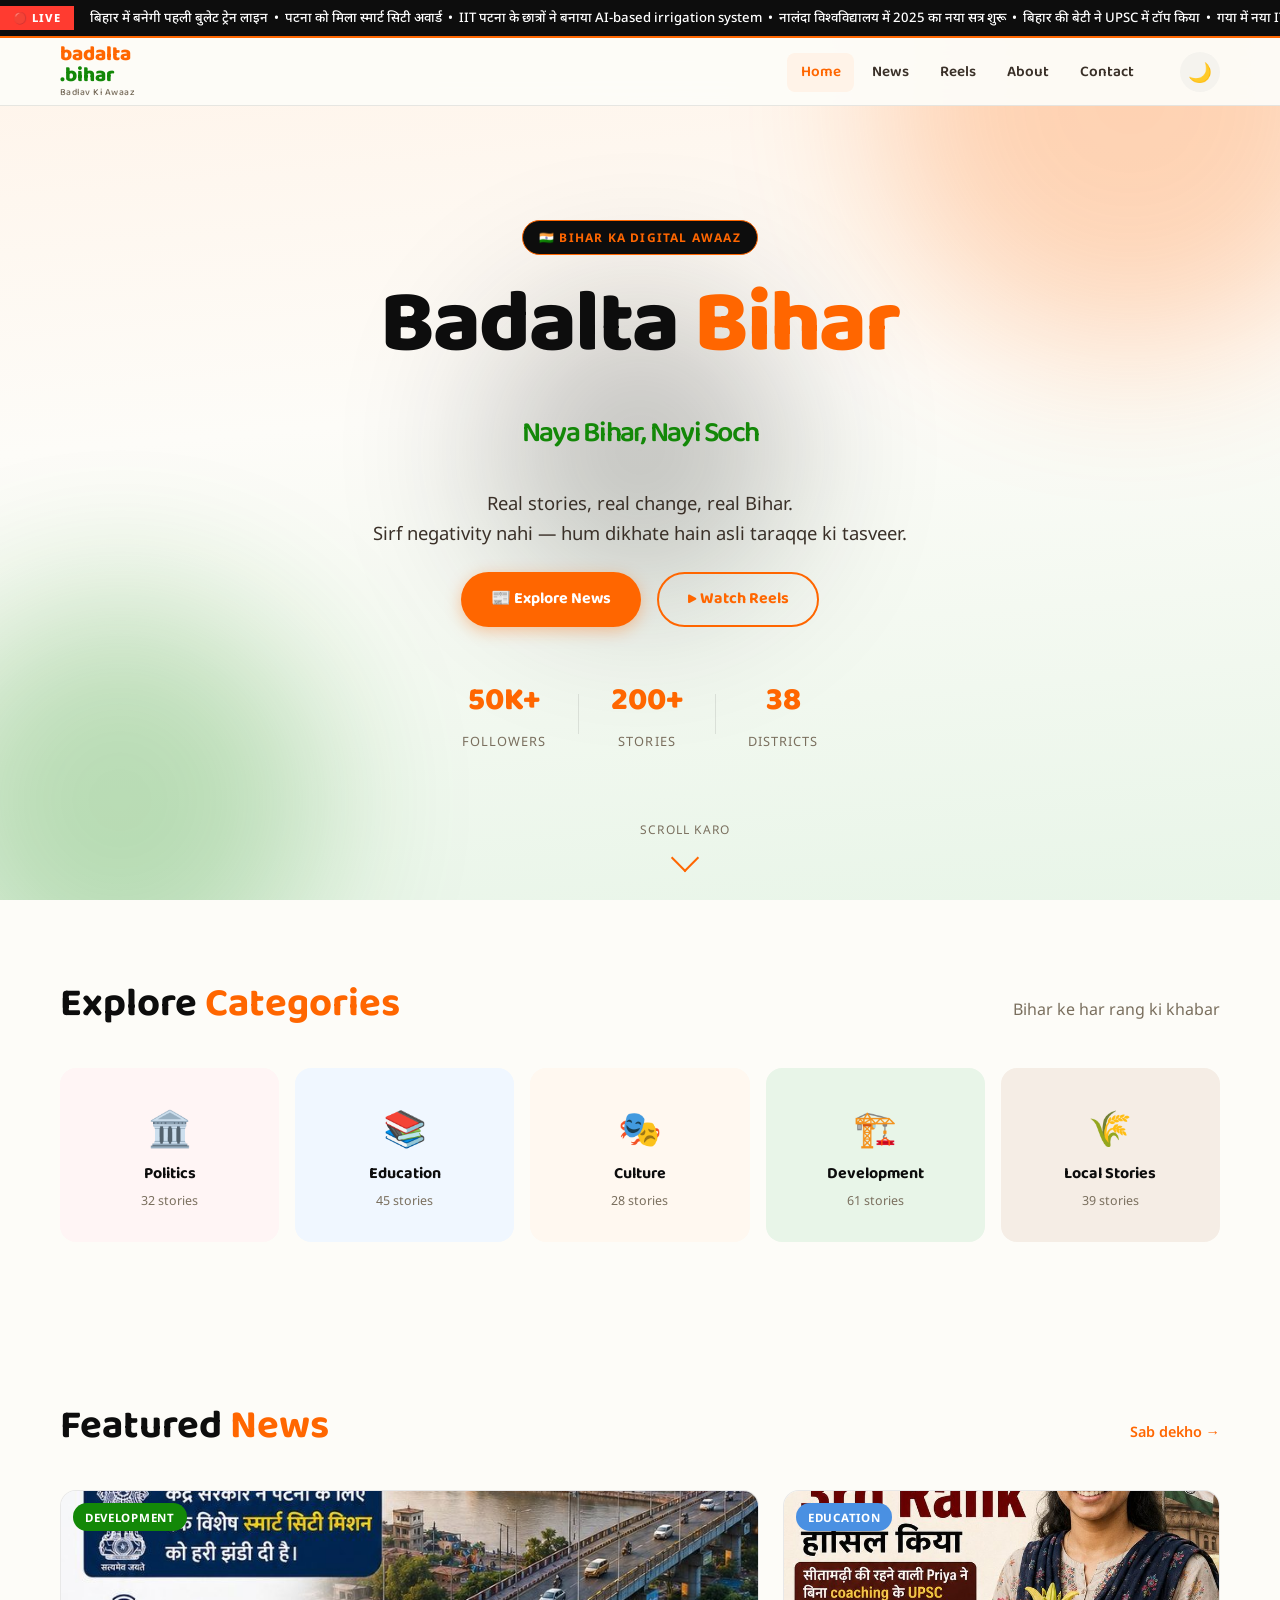
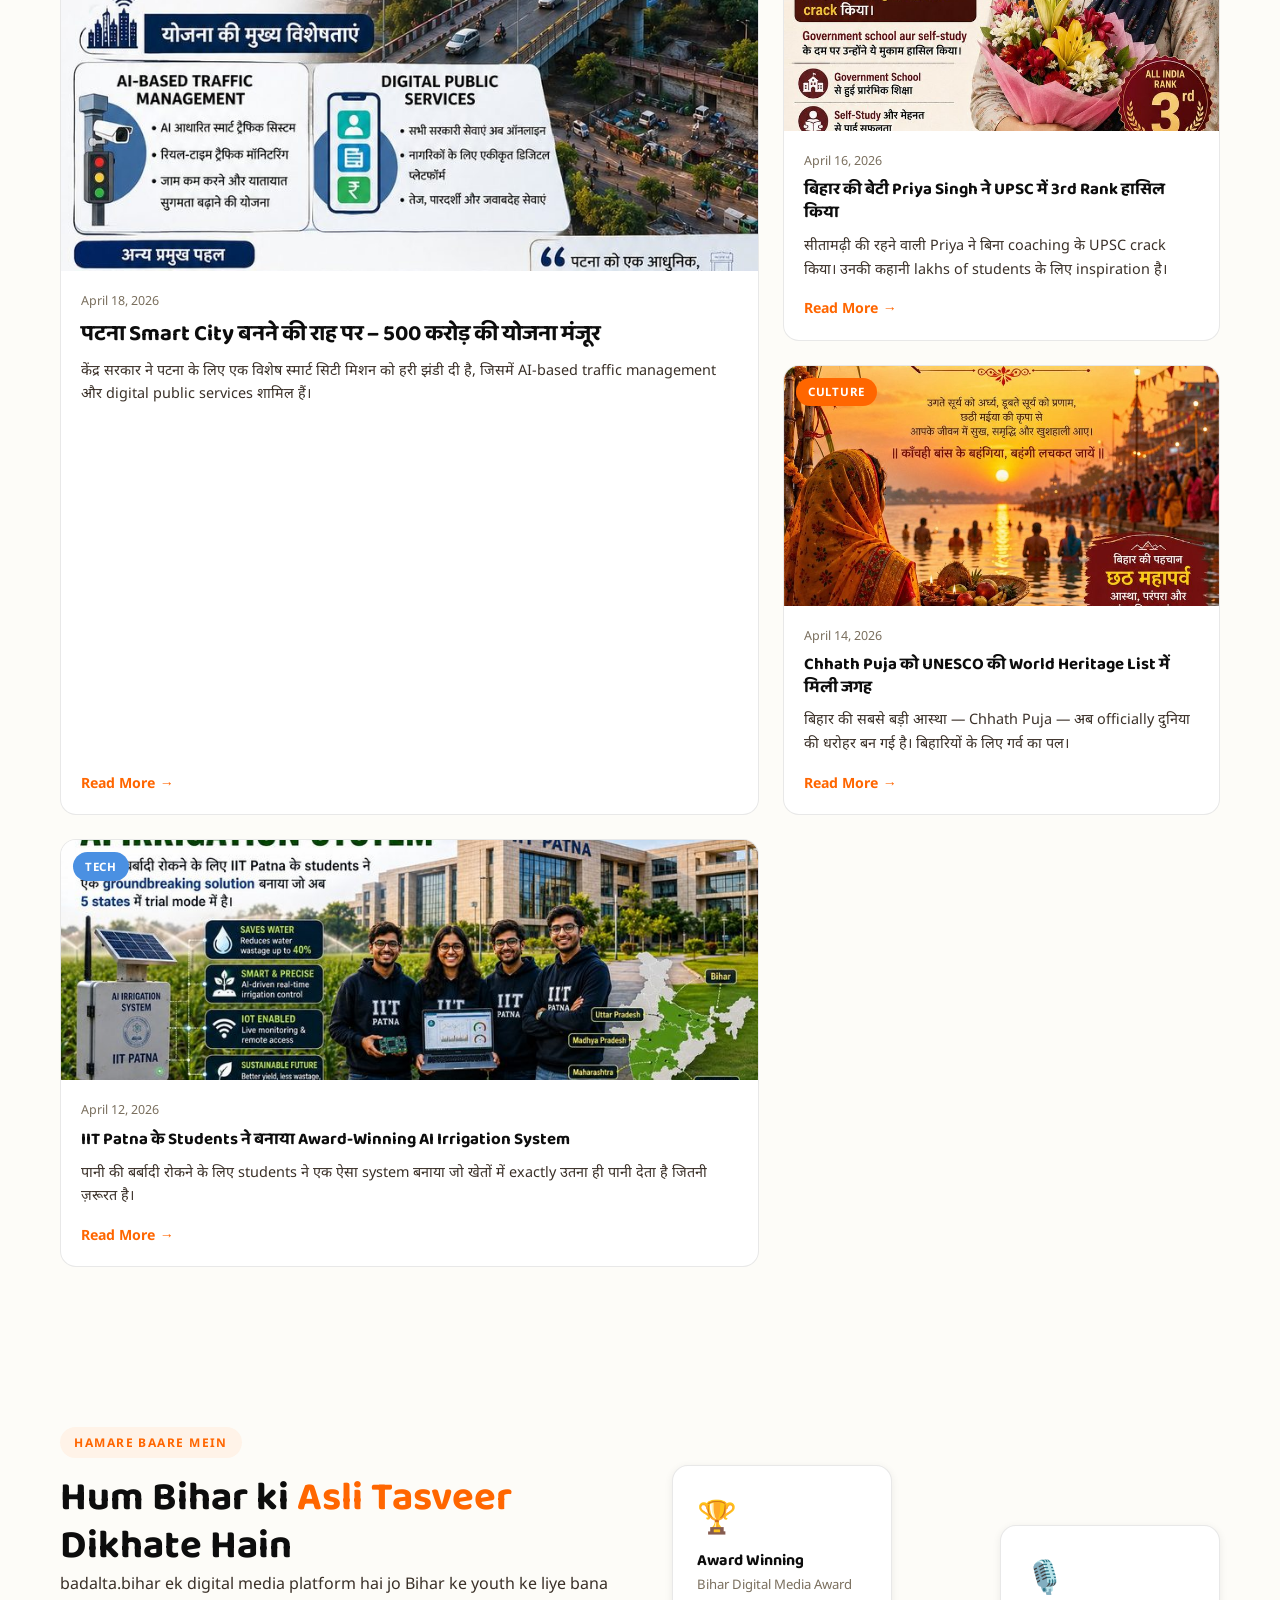
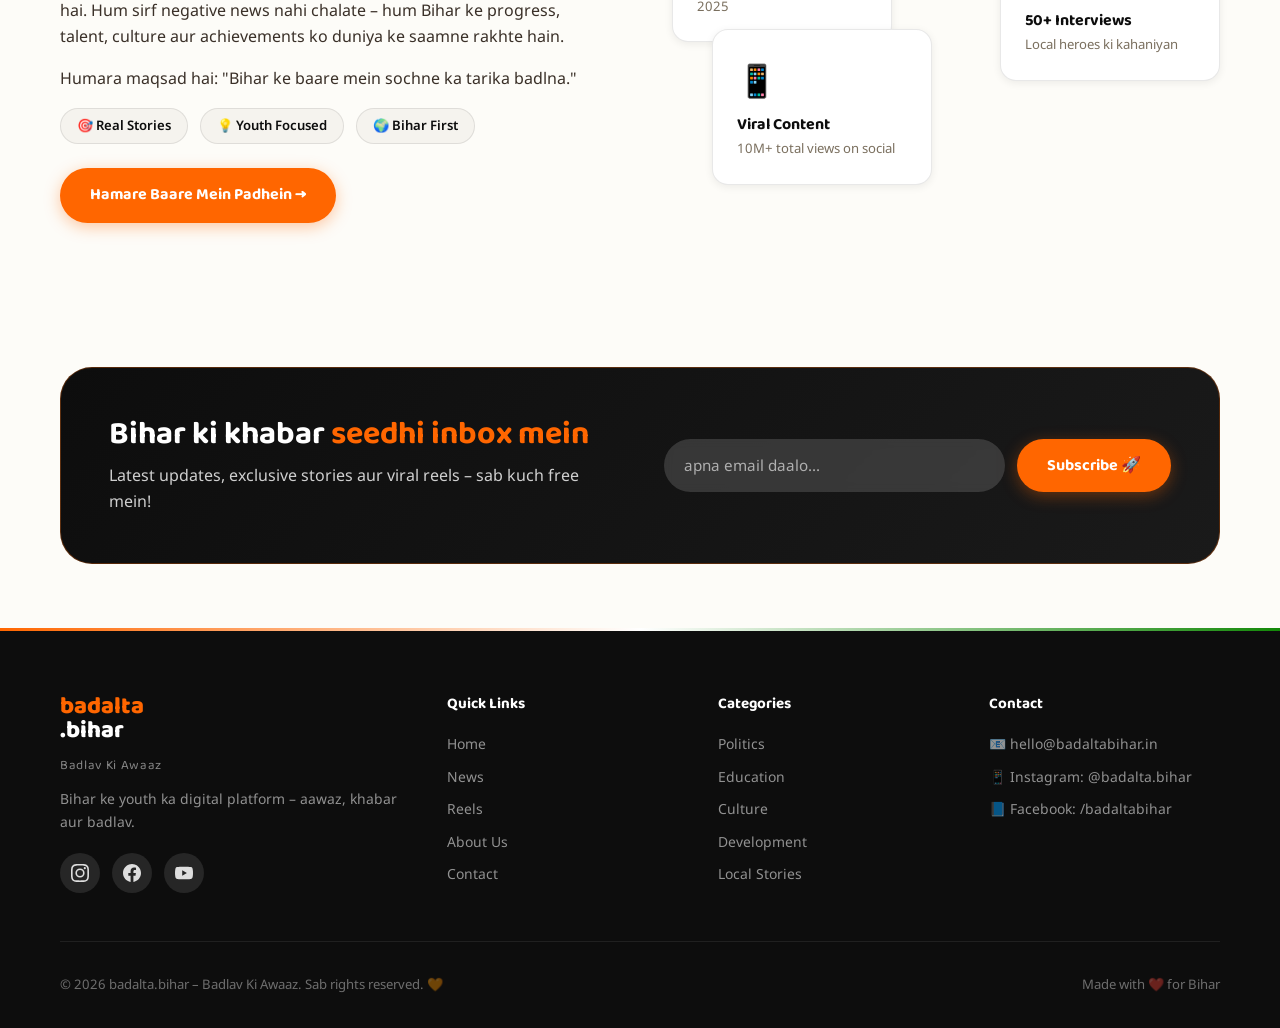
==== commit 346e5f67: "Update index.html" ====
--- a/index.html
+++ b/index.html
@@ -43,13 +43,10 @@
   <!-- ══════════════════════════════════════ -->
   <nav class="navbar" id="navbar">
     <div class="nav-inner">
-      <a href="index.html" class="logo logo-with-img">
-        <img src="[data-uri]" alt="badalta.bihar logo" class="logo-img" />
+      <a href="index.html" class="logo">
+        <span class="logo-dot">badalta</span><span class="logo-main">.bihar</span>
+        <small class="tagline-nav">Badlav Ki Awaaz</small>
       </a>
-      <div class="nav-tagline">
-        <span class="nt-line1">Not one day, but every day:</span>
-        <span class="nt-line2">Bihar will transform.</span>
-      </div>
 
       <ul class="nav-links" id="navLinks">
         <li><a href="index.html" class="active">Home</a></li>
@@ -159,7 +156,7 @@
 
         <article class="news-card news-card--featured">
           <div class="news-img">
-            <img src="https://images.unsplash.com/photo-1587474260584-136574528ed5?w=800&q=80" alt="Patna Smart City" loading="lazy" />
+            <img src="[data-uri]" alt="Patna Smart City" loading="lazy" />
             <span class="news-tag tag-development">Development</span>
           </div>
           <div class="news-body">
@@ -172,7 +169,7 @@
 
         <article class="news-card">
           <div class="news-img">
-            <img src="https://images.unsplash.com/photo-1524178232363-1fb2b075b655?w=600&q=80" alt="Bihar Education" loading="lazy" />
+            <img src="[data-uri]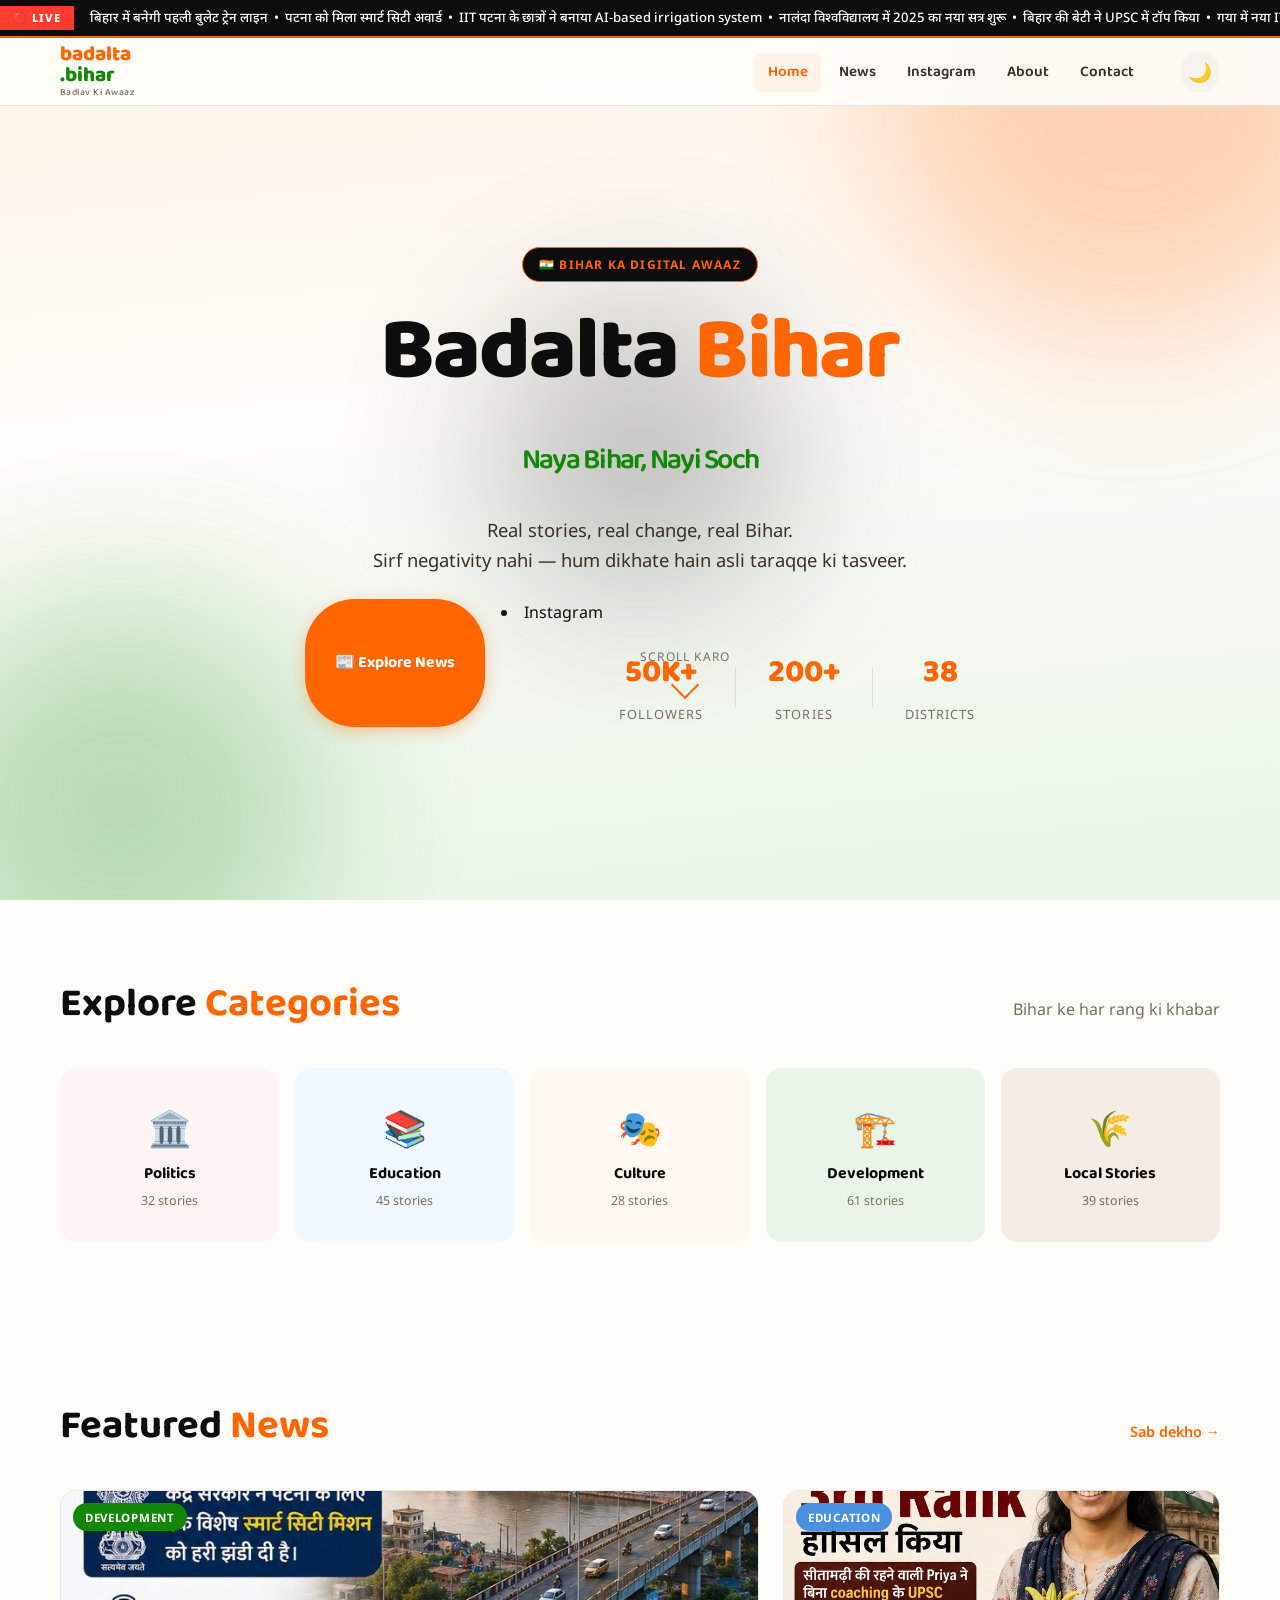
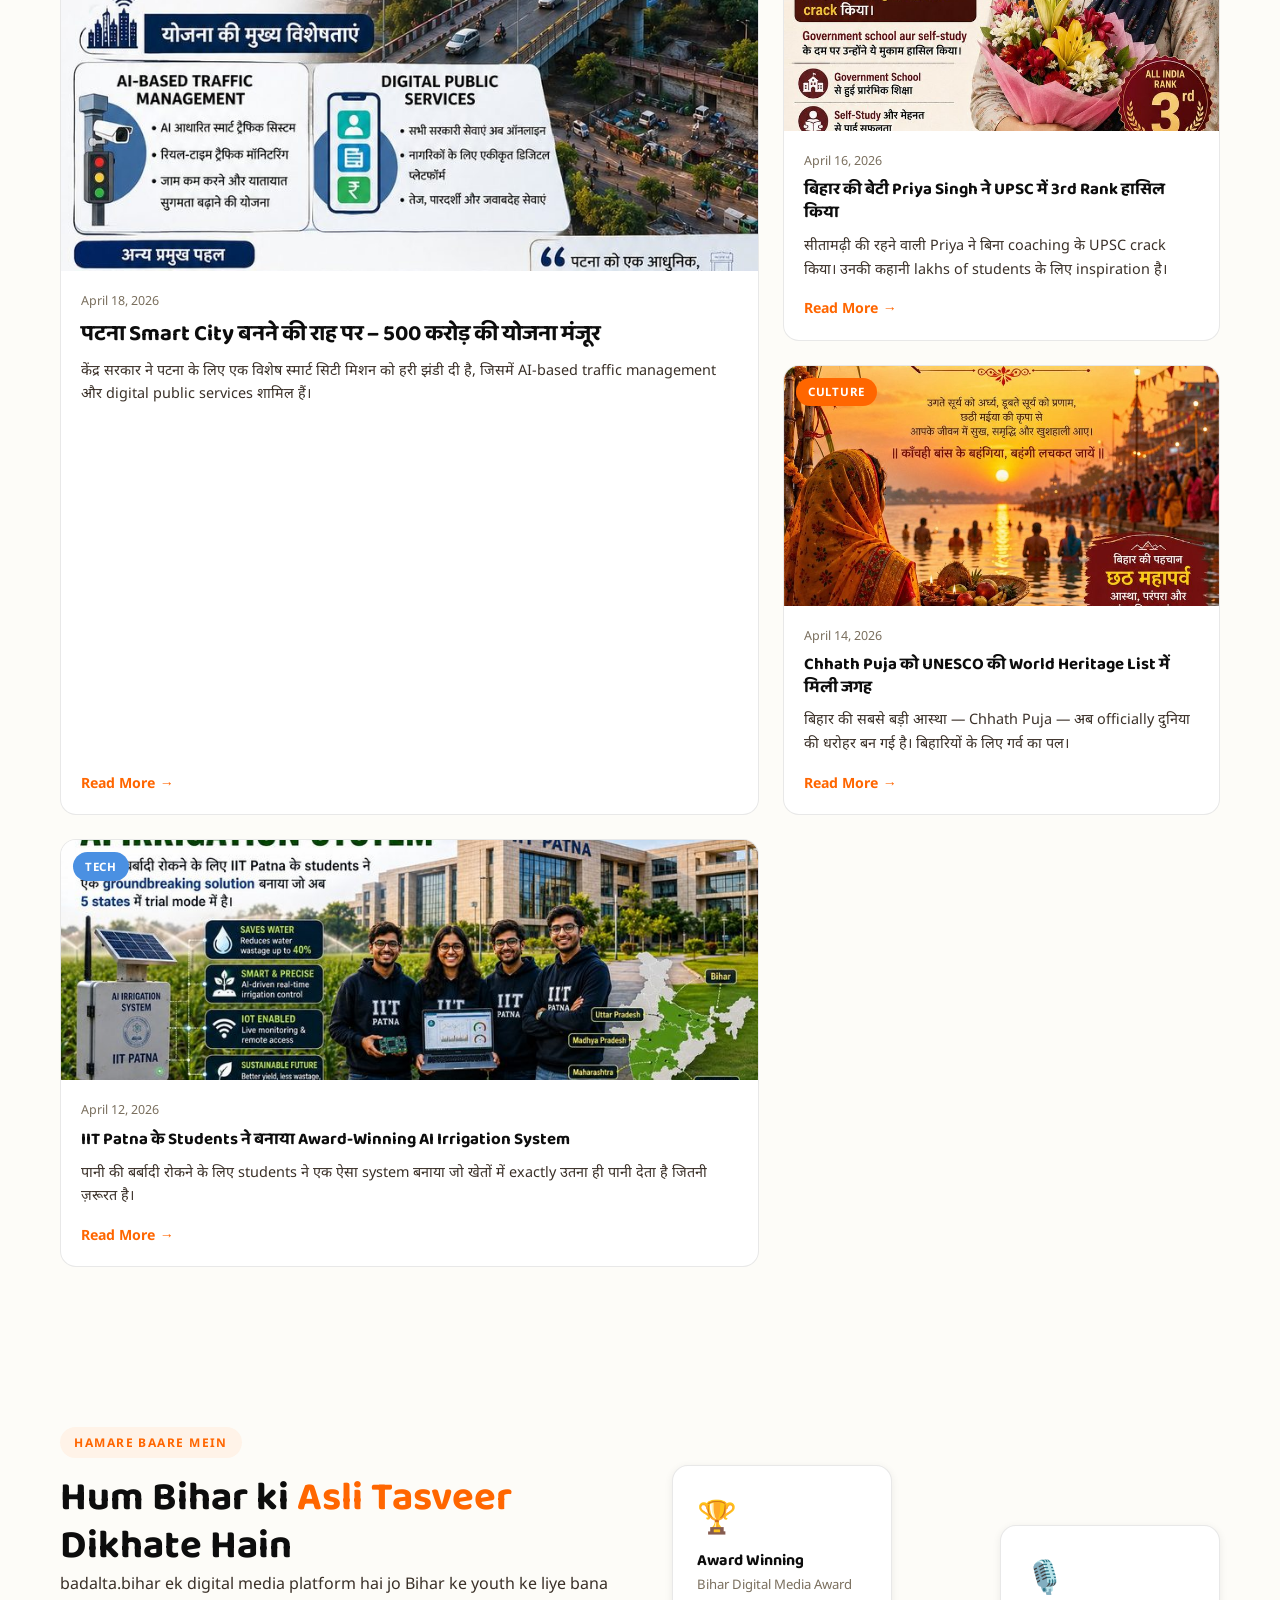
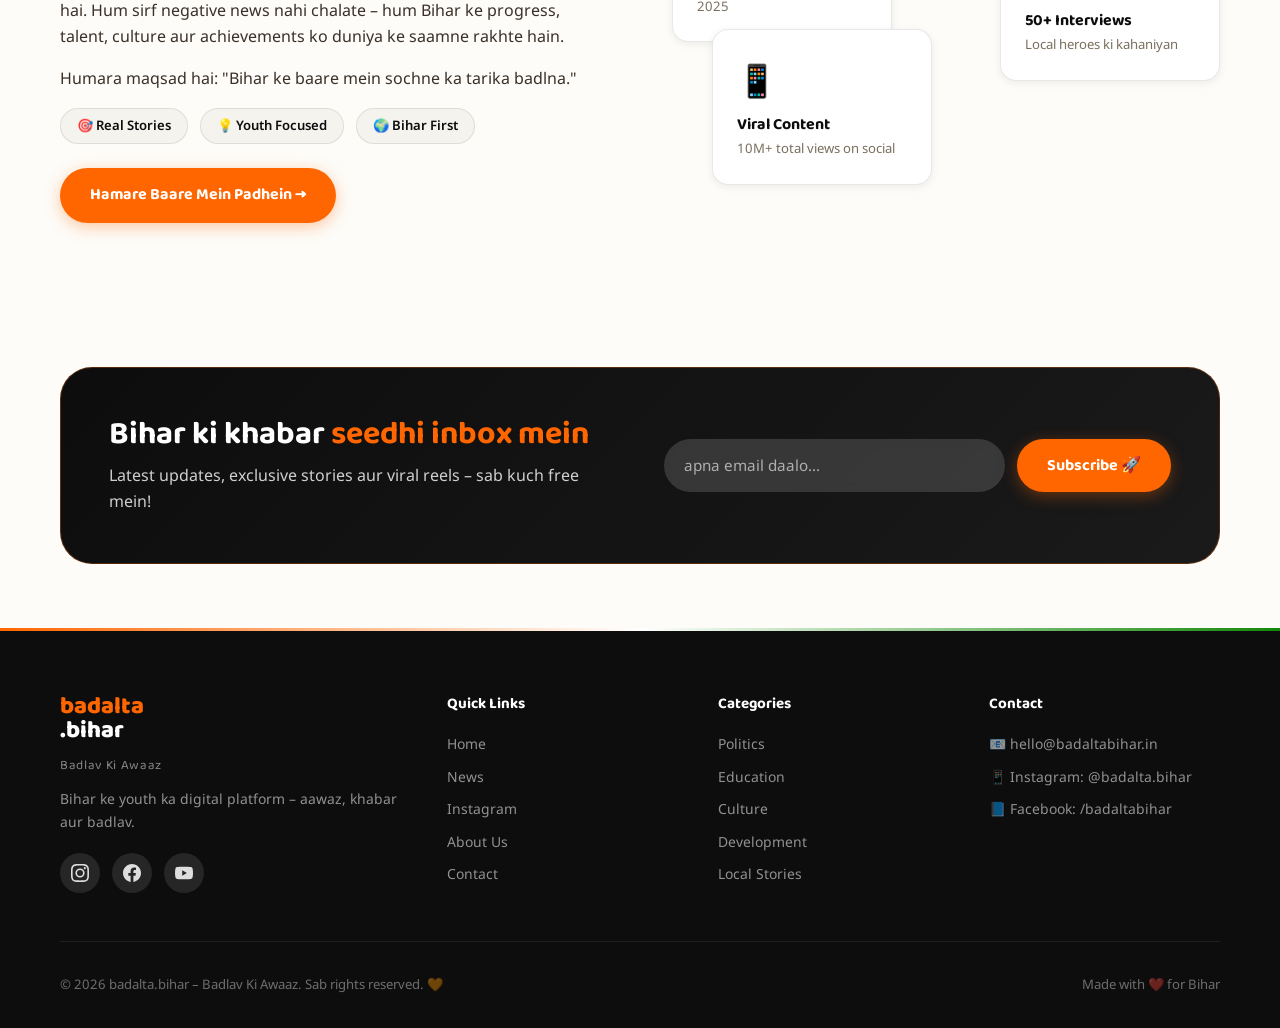
==== commit c05f58ba: "Update index.html" ====
--- a/index.html
+++ b/index.html
@@ -51,7 +51,11 @@
       <ul class="nav-links" id="navLinks">
         <li><a href="index.html" class="active">Home</a></li>
         <li><a href="news.html">News</a></li>
-        <li><a href="reels.html">Reels</a></li>
+       <li>
+  <a href="https://www.instagram.com/badalta.bihar" target="_blank">
+    Instagram
+  </a>
+</li>
         <li><a href="about.html">About</a></li>
         <li><a href="contact.html">Contact</a></li>
       </ul>
@@ -88,8 +92,11 @@
       </p>
       <div class="hero-cta" style="--d:4">
         <a href="news.html" class="btn btn-primary">📰 Explore News</a>
-        <a href="reels.html" class="btn btn-ghost">▶ Watch Reels</a>
-      </div>
+       <li>
+  <a href="https://www.instagram.com/badalta.bihar" target="_blank">
+    Instagram
+  </a>
+</li>
       <div class="hero-stats" style="--d:5">
         <div class="stat"><strong>50K+</strong><span>Followers</span></div>
         <div class="stat-divider"></div>
@@ -302,7 +309,11 @@
           <ul>
             <li><a href="index.html">Home</a></li>
             <li><a href="news.html">News</a></li>
-            <li><a href="reels.html">Reels</a></li>
+            <li>
+  <a href="https://www.instagram.com/badalta.bihar" target="_blank">
+    Instagram
+  </a>
+</li>
             <li><a href="about.html">About Us</a></li>
             <li><a href="contact.html">Contact</a></li>
           </ul>
